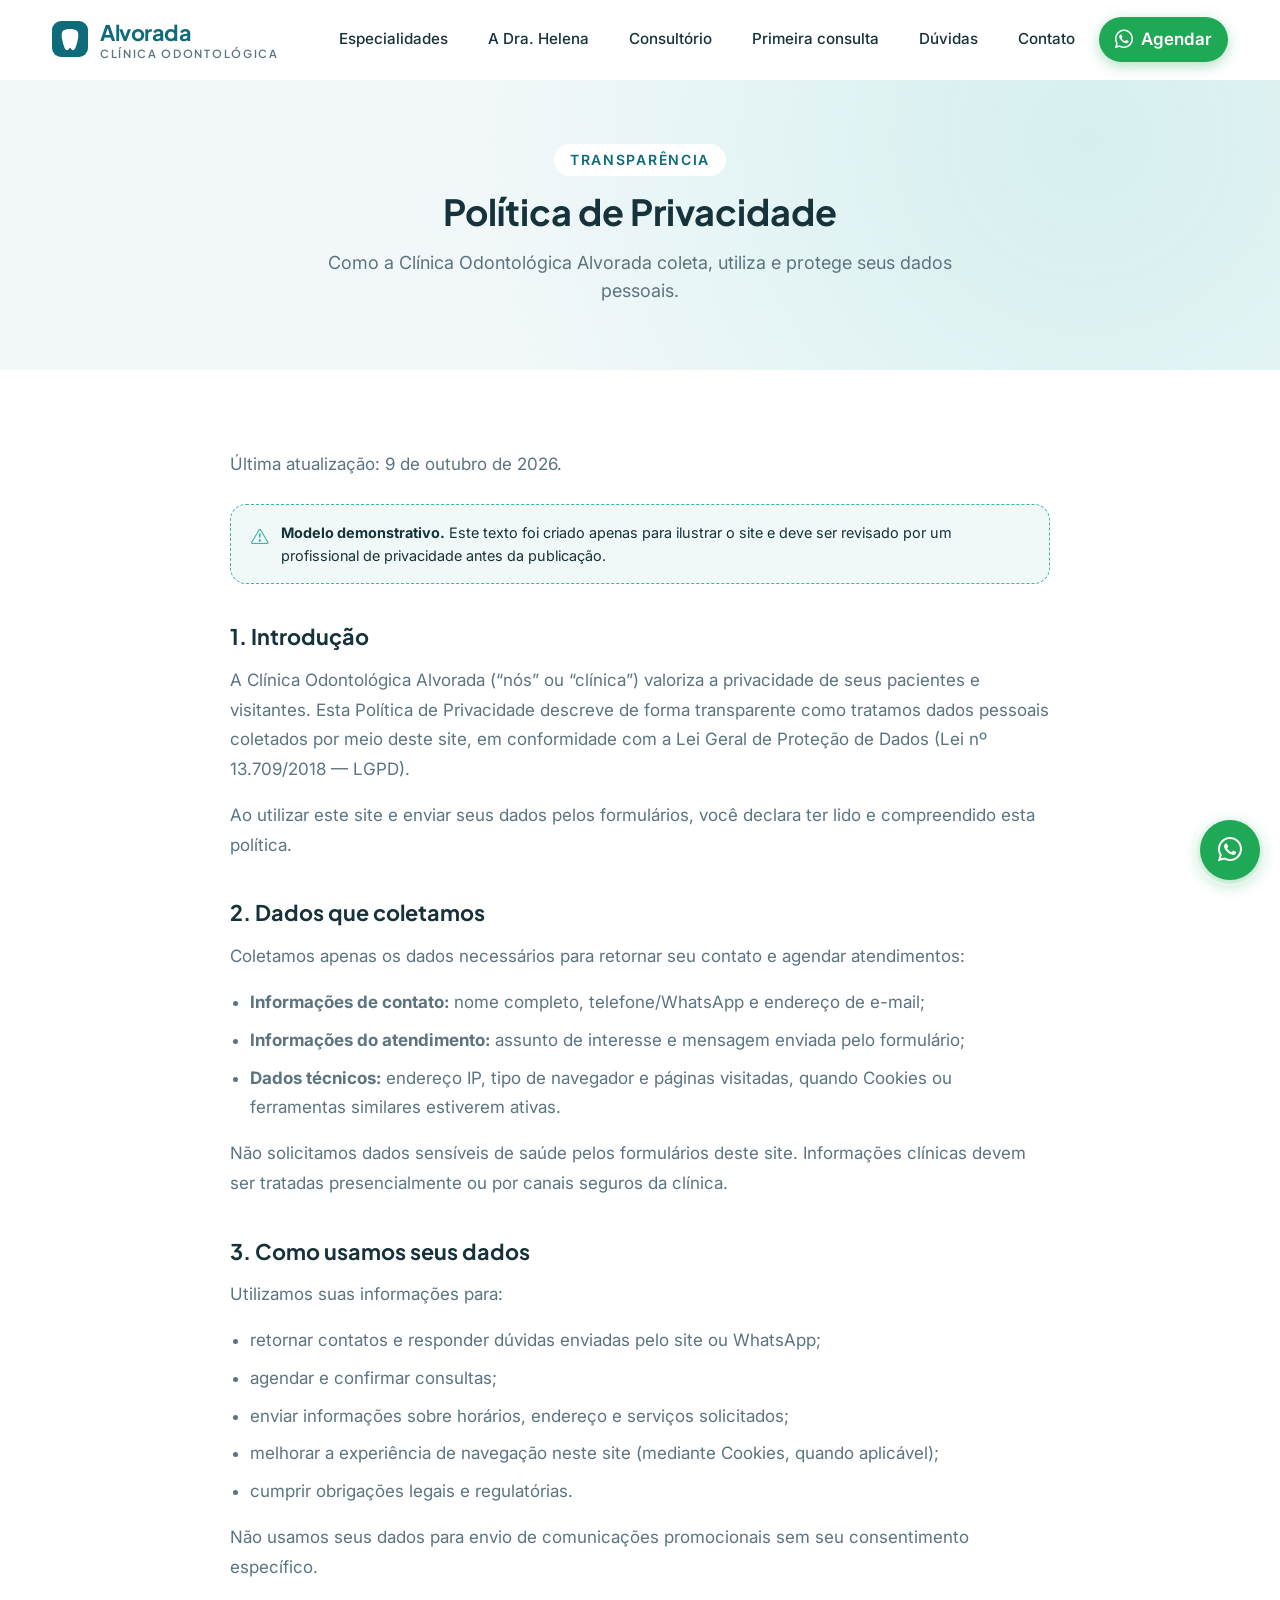
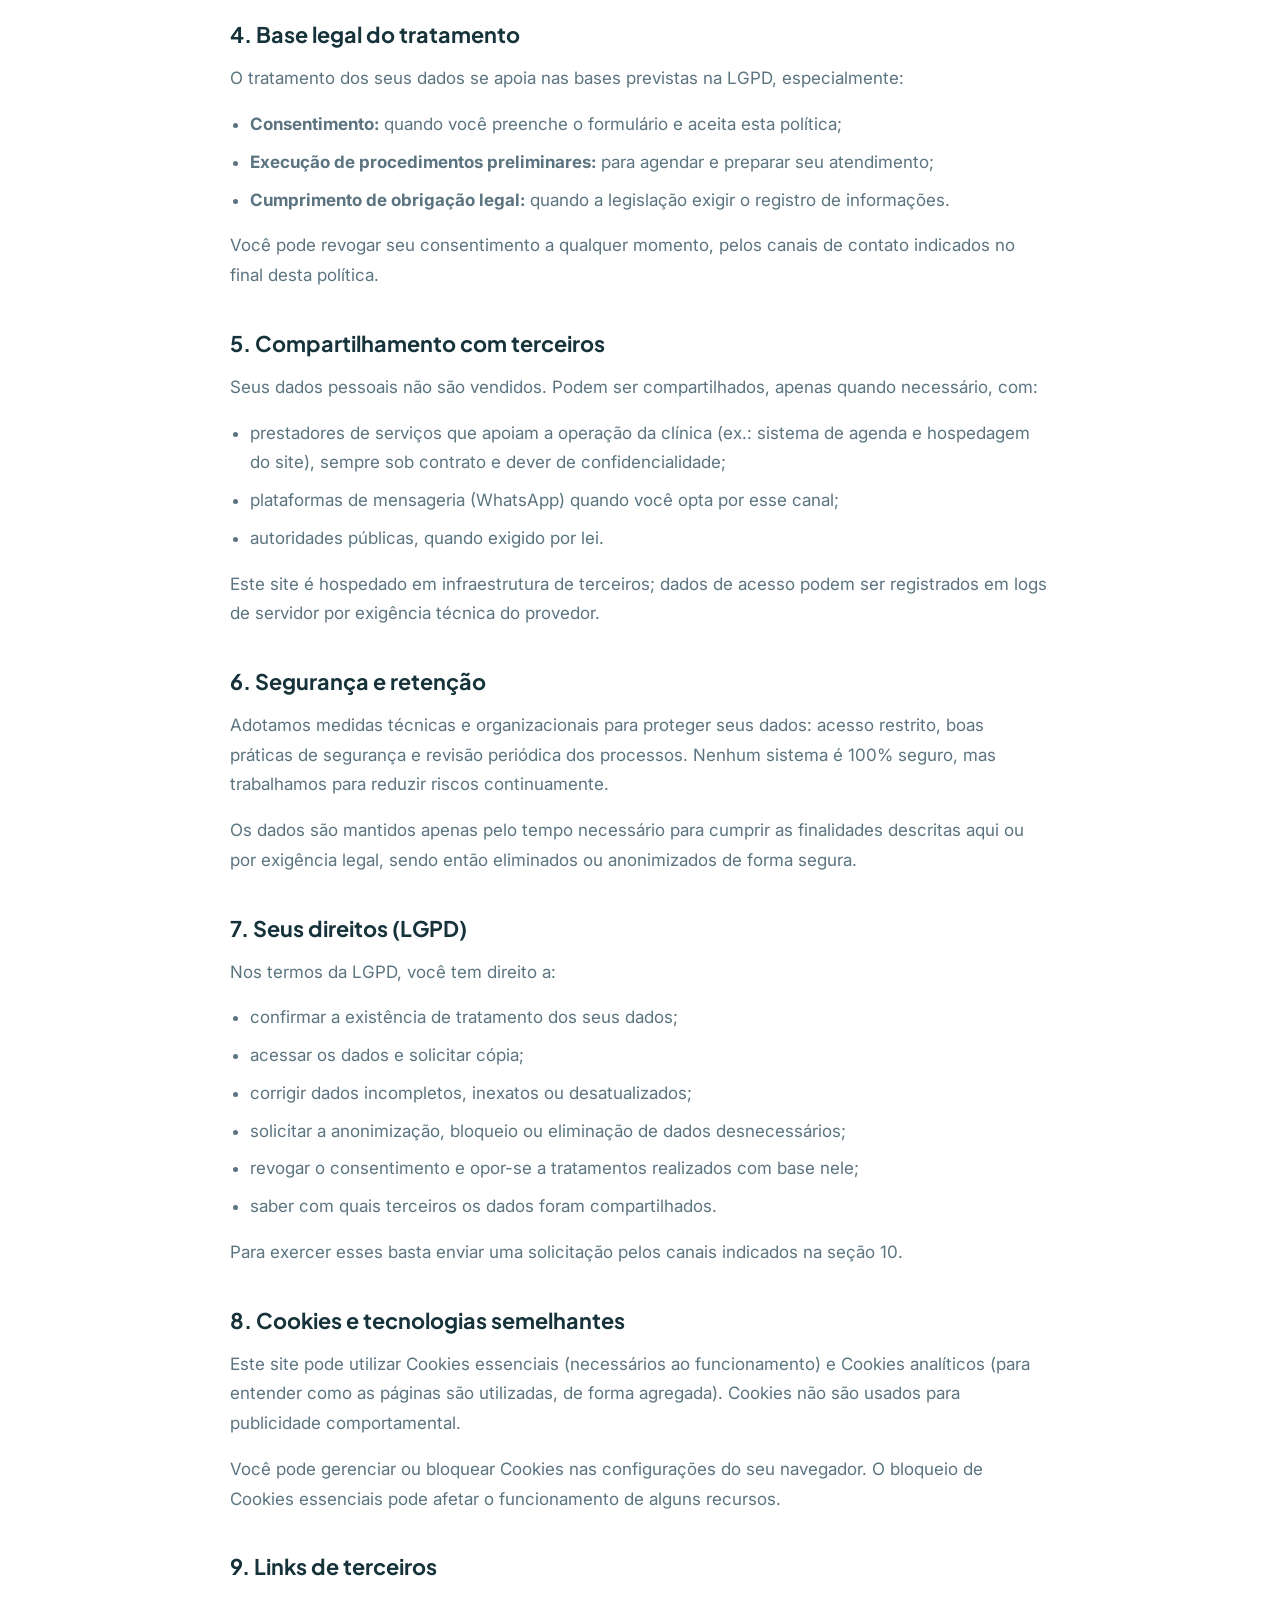
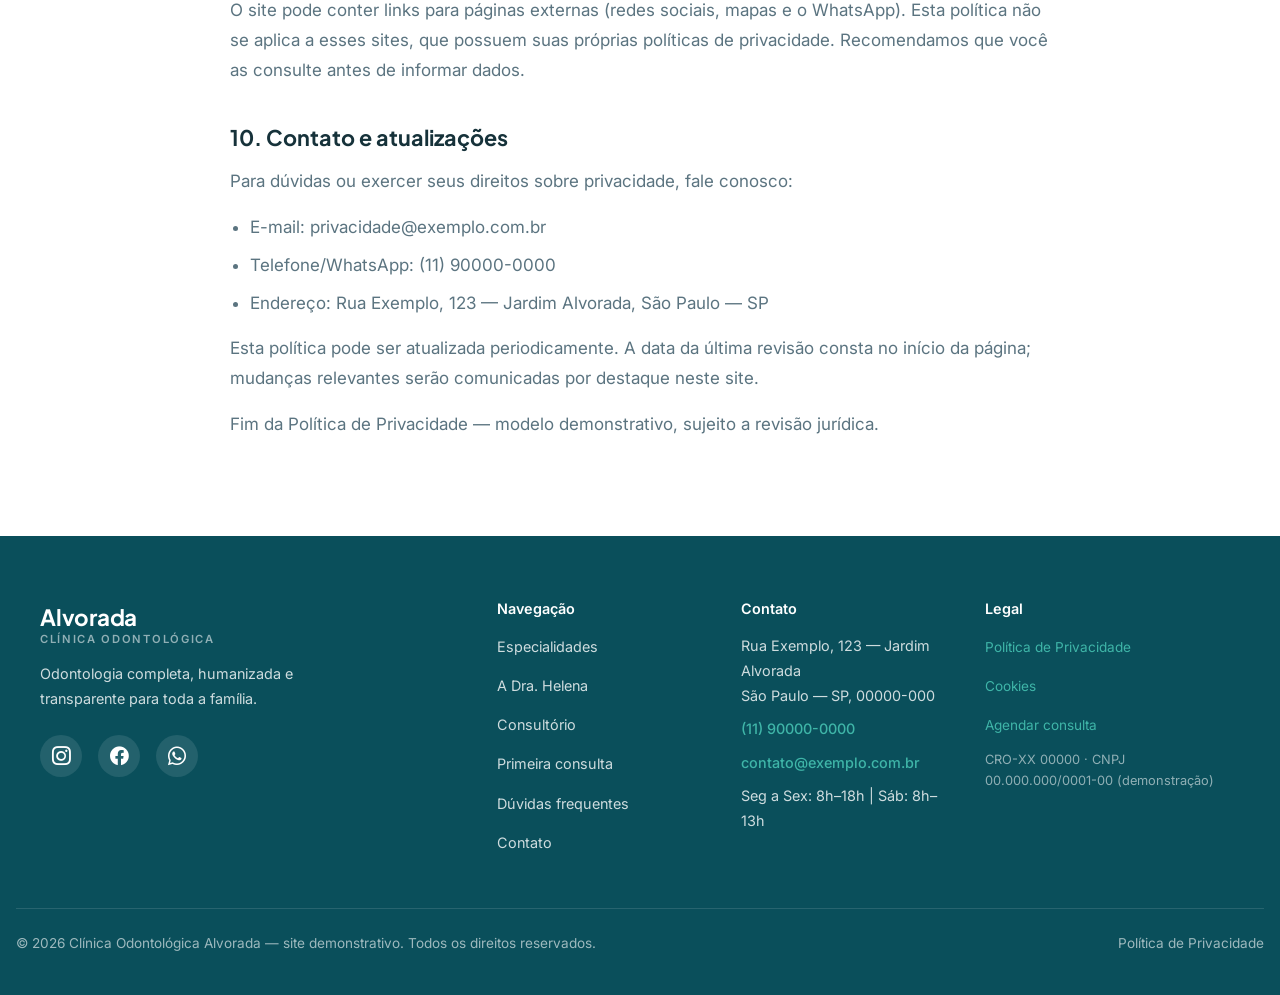
==== privacidade.html @ f6684de0 "starter commit" ====
<!DOCTYPE html>
<html lang="pt-BR">
<head>
  <meta charset="UTF-8">
  <meta name="viewport" content="width=device-width, initial-scale=1, viewport-fit=cover">
  <title>Política de Privacidade | Clínica Odontológica Alvorada</title>
  <meta name="description" content="Política de Privacidade da Clínica Odontológica Alvorada: como coletamos, usamos, protegemos e compartilhamos seus dados pessoais, conforme a LGPD.">
  <meta name="robots" content="index, follow">
  <meta name="author" content="Clínica Odontológica Alvorada">
  <meta name="theme-color" content="#0E6B7A">
  <link rel="canonical" href="https://www.exemplo.com.br/privacidade.html">

  <meta property="og:type" content="website">
  <meta property="og:locale" content="pt_BR">
  <meta property="og:site_name" content="Clínica Odontológica Alvorada">
  <meta property="og:title" content="Política de Privacidade | Clínica Odontológica Alvorada">
  <meta property="og:description" content="Saiba como a Clínica Alvorada trata seus dados pessoais, em conformidade com a LGPD.">
  <meta property="og:url" content="https://www.exemplo.com.br/privacidade.html">
  <meta property="og:image" content="https://www.exemplo.com.br/images/og-image.png">
  <meta name="twitter:card" content="summary_large_image">

  <link rel="icon" type="image/svg+xml" href="favicon/favicon.svg">
  <link rel="icon" type="image/png" sizes="32x32" href="favicon/favicon-32x32.png">
  <link rel="apple-touch-icon" sizes="180x180" href="favicon/apple-touch-icon.png">

  <link rel="preconnect" href="https://fonts.googleapis.com">
  <link rel="preconnect" href="https://fonts.gstatic.com" crossorigin>
  <link href="https://fonts.googleapis.com/css2?family=Inter:wght@400;500;600&family=Plus+Jakarta+Sans:wght@600;700&display=swap" rel="stylesheet">

  <link rel="stylesheet" href="https://cdn.jsdelivr.net/npm/bootstrap@5.3.3/dist/css/bootstrap.min.css" integrity="sha384-QWTKZyjpPEjISv5WaRU9OFeRpok6YctnYmDr5pNlyT2bRjXh0JMhjY6hW+ALEwIH" crossorigin="anonymous">
  <link rel="stylesheet" href="https://cdn.jsdelivr.net/npm/bootstrap-icons@1.11.3/font/bootstrap-icons.min.css" integrity="sha384-XGjxtQfXaH2tnPFa9x+ruJTuLE3Aa6LhHSWRr1XeTyhezb4abCG4ccI5AkVDxqC+" crossorigin="anonymous">

  <link rel="stylesheet" href="css/style.css">

  <script>document.documentElement.classList.add('js');</script>
</head>
<body>
  <a class="skip-link" href="#conteudo">Pular para o conteúdo</a>

  <!-- ============ CABEÇALHO ============ -->
  <header class="header">
    <div class="container section-wrapper">
      <a class="header-logo" href="index.html" aria-label="Clínica Odontológica Alvorada — início">
        <svg width="36" height="36" viewBox="0 0 64 64" aria-hidden="true" focusable="false">
          <rect width="64" height="64" rx="16" fill="#0E6B7A"></rect>
          <path fill="#FFFFFF" d="M20 17c4-4 20-4 24 0 4 4 3 12 1 20-2 8-4 14-7 15-3 1-4-4-6-4s-3 5-6 4c-3-1-5-7-7-15-2-8-3-16 1-20z"></path>
        </svg>
        <span class="logo-text">
          <span>Alvorada</span>
          <span class="logo-sub">Clínica Odontológica</span>
        </span>
      </a>

      <nav class="header-nav" id="menu-principal" aria-label="Menu principal">
        <a class="header-nav-link" href="index.html#especialidades">Especialidades</a>
        <a class="header-nav-link" href="index.html#profissional">A Dra. Helena</a>
        <a class="header-nav-link" href="index.html#consultorio">Consultório</a>
        <a class="header-nav-link" href="index.html#primeira-consulta">Primeira consulta</a>
        <a class="header-nav-link" href="index.html#faq">Dúvidas</a>
        <a class="header-nav-link" href="index.html#contato">Contato</a>
        <a class="header-cta" href="index.html#contato" data-whatsapp-message="Olá! Gostaria de agendar uma avaliação odontológica.">
          <i class="bi bi-whatsapp" aria-hidden="true"></i> Agendar
        </a>
      </nav>

      <button class="header-toggler" type="button" aria-expanded="false" aria-controls="menu-principal" aria-label="Abrir ou fechar o menu">
        <span class="header-toggler-bar"></span>
        <span class="header-toggler-bar"></span>
        <span class="header-toggler-bar"></span>
      </button>
    </div>
  </header>

  <main id="conteudo">

    <!-- ============ CABEÇALHO DA PÁGINA ============ -->
    <section class="page-hero">
      <span class="section-eyebrow">Transparência</span>
      <h1>Política de Privacidade</h1>
      <p>Como a Clínica Odontológica Alvorada coleta, utiliza e protege seus dados pessoais.</p>
    </section>

    <!-- ============ CONTEÚDO LEGAL ============ -->
    <section class="section">
      <div class="section-wrapper legal-content">
        <p class="legal-updated">Última atualização: 9 de outubro de 2026.</p>

        <div class="demo-banner">
          <i class="bi bi-exclamation-triangle" aria-hidden="true"></i>
          <span><strong>Modelo demonstrativo.</strong> Este texto foi criado apenas para ilustrar o site e deve ser revisado por um profissional de privacidade antes da publicação.</span>
        </div>

        <h2 id="introducao">1. Introdução</h2>
        <p>A Clínica Odontológica Alvorada (“nós” ou “clínica”) valoriza a privacidade de seus pacientes e visitantes. Esta Política de Privacidade descreve de forma transparente como tratamos dados pessoais coletados por meio deste site, em conformidade com a Lei Geral de Proteção de Dados (Lei nº 13.709/2018 — LGPD).</p>
        <p>Ao utilizar este site e enviar seus dados pelos formulários, você declara ter lido e compreendido esta política.</p>

        <h2 id="dados-coletados">2. Dados que coletamos</h2>
        <p>Coletamos apenas os dados necessários para retornar seu contato e agendar atendimentos:</p>
        <ul>
          <li><strong>Informações de contato:</strong> nome completo, telefone/WhatsApp e endereço de e-mail;</li>
          <li><strong>Informações do atendimento:</strong> assunto de interesse e mensagem enviada pelo formulário;</li>
          <li><strong>Dados técnicos:</strong> endereço IP, tipo de navegador e páginas visitadas, quando Cookies ou ferramentas similares estiverem ativas.</li>
        </ul>
        <p>Não solicitamos dados sensíveis de saúde pelos formulários deste site. Informações clínicas devem ser tratadas presencialmente ou por canais seguros da clínica.</p>

        <h2 id="uso-dados">3. Como usamos seus dados</h2>
        <p>Utilizamos suas informações para:</p>
        <ul>
          <li>retornar contatos e responder dúvidas enviadas pelo site ou WhatsApp;</li>
          <li>agendar e confirmar consultas;</li>
          <li>enviar informações sobre horários, endereço e serviços solicitados;</li>
          <li>melhorar a experiência de navegação neste site (mediante Cookies, quando aplicável);</li>
          <li>cumprir obrigações legais e regulatórias.</li>
        </ul>
        <p>Não usamos seus dados para envio de comunicações promocionais sem seu consentimento específico.</p>

        <h2 id="base-legal">4. Base legal do tratamento</h2>
        <p>O tratamento dos seus dados se apoia nas bases previstas na LGPD, especialmente:</p>
        <ul>
          <li><strong>Consentimento:</strong> quando você preenche o formulário e aceita esta política;</li>
          <li><strong>Execução de procedimentos preliminares:</strong> para agendar e preparar seu atendimento;</li>
          <li><strong>Cumprimento de obrigação legal:</strong> quando a legislação exigir o registro de informações.</li>
        </ul>
        <p>Você pode revogar seu consentimento a qualquer momento, pelos canais de contato indicados no final desta política.</p>

        <h2 id="compartilhamento">5. Compartilhamento com terceiros</h2>
        <p>Seus dados pessoais não são vendidos. Podem ser compartilhados, apenas quando necessário, com:</p>
        <ul>
          <li>prestadores de serviços que apoiam a operação da clínica (ex.: sistema de agenda e hospedagem do site), sempre sob contrato e dever de confidencialidade;</li>
          <li>plataformas de mensageria (WhatsApp) quando você opta por esse canal;</li>
          <li>autoridades públicas, quando exigido por lei.</li>
        </ul>
        <p>Este site é hospedado em infraestrutura de terceiros; dados de acesso podem ser registrados em logs de servidor por exigência técnica do provedor.</p>

        <h2 id="seguranca">6. Segurança e retenção</h2>
        <p>Adotamos medidas técnicas e organizacionais para proteger seus dados: acesso restrito, boas práticas de segurança e revisão periódica dos processos. Nenhum sistema é 100% seguro, mas trabalhamos para reduzir riscos continuamente.</p>
        <p>Os dados são mantidos apenas pelo tempo necessário para cumprir as finalidades descritas aqui ou por exigência legal, sendo então eliminados ou anonimizados de forma segura.</p>

        <h2 id="direitos">7. Seus direitos (LGPD)</h2>
        <p>Nos termos da LGPD, você tem direito a:</p>
        <ul>
          <li>confirmar a existência de tratamento dos seus dados;</li>
          <li>acessar os dados e solicitar cópia;</li>
          <li>corrigir dados incompletos, inexatos ou desatualizados;</li>
          <li>solicitar a anonimização, bloqueio ou eliminação de dados desnecessários;</li>
          <li>revogar o consentimento e opor-se a tratamentos realizados com base nele;</li>
          <li>saber com quais terceiros os dados foram compartilhados.</li>
        </ul>
        <p>Para exercer esses basta enviar uma solicitação pelos canais indicados na seção 10.</p>

        <h2 id="cookies">8. Cookies e tecnologias semelhantes</h2>
        <p>Este site pode utilizar Cookies essenciais (necessários ao funcionamento) e Cookies analíticos (para entender como as páginas são utilizadas, de forma agregada). Cookies não são usados para publicidade comportamental.</p>
        <p>Você pode gerenciar ou bloquear Cookies nas configurações do seu navegador. O bloqueio de Cookies essenciais pode afetar o funcionamento de alguns recursos.</p>

        <h2 id="links-terceiros">9. Links de terceiros</h2>
        <p>O site pode conter links para páginas externas (redes sociais, mapas e o WhatsApp). Esta política não se aplica a esses sites, que possuem suas próprias políticas de privacidade. Recomendamos que você as consulte antes de informar dados.</p>

        <h2 id="contato-privacidade">10. Contato e atualizações</h2>
        <p>Para dúvidas ou exercer seus direitos sobre privacidade, fale conosco:</p>
        <ul>
          <li>E-mail: <a href="mailto:privacidade@exemplo.com.br">privacidade@exemplo.com.br</a></li>
          <li>Telefone/WhatsApp: <a href="tel:+5511900000000">(11) 90000-0000</a></li>
          <li>Endereço: Rua Exemplo, 123 — Jardim Alvorada, São Paulo — SP</li>
        </ul>
        <p>Esta política pode ser atualizada periodicamente. A data da última revisão consta no início da página; mudanças relevantes serão comunicadas por destaque neste site.</p>

        <p class="legal-updated">Fim da Política de Privacidade — modelo demonstrativo, sujeito a revisão jurídica.</p>
      </div>
    </section>

  </main>

  <!-- ============ RODAPÉ ============ -->
  <footer class="footer">
    <div class="section-wrapper">
      <div class="footer-brand">
        <div class="logo">Alvorada</div>
        <div class="logo-sub">Clínica Odontológica</div>
        <p>Odontologia completa, humanizada e transparente para toda a família.</p>
        <div class="footer-social">
          <a href="https://www.instagram.com/exemplo" target="_blank" rel="noopener noreferrer" aria-label="Instagram da clínica (demonstração)">
            <i class="bi bi-instagram" aria-hidden="true"></i>
          </a>
          <a href="https://www.facebook.com/exemplo" target="_blank" rel="noopener noreferrer" aria-label="Facebook da clínica (demonstração)">
            <i class="bi bi-facebook" aria-hidden="true"></i>
          </a>
          <a href="index.html#contato" data-whatsapp-message="Olá! Gostaria de agendar uma avaliação odontológica." aria-label="Falar com a clínica pelo WhatsApp">
            <i class="bi bi-whatsapp" aria-hidden="true"></i>
          </a>
        </div>
      </div>

      <div class="footer-links">
        <h4>Navegação</h4>
        <ul>
          <li><a href="index.html#especialidades">Especialidades</a></li>
          <li><a href="index.html#profissional">A Dra. Helena</a></li>
          <li><a href="index.html#consultorio">Consultório</a></li>
          <li><a href="index.html#primeira-consulta">Primeira consulta</a></li>
          <li><a href="index.html#faq">Dúvidas frequentes</a></li>
          <li><a href="index.html#contato">Contato</a></li>
        </ul>
      </div>

      <div class="footer-contact">
        <h4>Contato</h4>
        <p>Rua Exemplo, 123 — Jardim Alvorada<br>São Paulo — SP, 00000-000</p>
        <p><a href="tel:+5511900000000">(11) 90000-0000</a></p>
        <p><a href="mailto:contato@exemplo.com.br">contato@exemplo.com.br</a></p>
        <p>Seg a Sex: 8h–18h | Sáb: 8h–13h</p>
      </div>

      <div class="footer-legal">
        <h4>Legal</h4>
        <ul class="footer-links">
          <li><a href="privacidade.html">Política de Privacidade</a></li>
          <li><a href="privacidade.html#cookies">Cookies</a></li>
          <li><a href="index.html#contato">Agendar consulta</a></li>
        </ul>
        <p class="footer-note">CRO-XX 00000 · CNPJ 00.000.000/0001-00 (demonstração)</p>
      </div>
    </div>

    <div class="footer-bottom">
      <p>© <span data-current-year>2026</span> Clínica Odontológica Alvorada — site demonstrativo. Todos os direitos reservados.</p>
      <p><a href="privacidade.html">Política de Privacidade</a></p>
    </div>
  </footer>

  <!-- ============ BOTÕES FLUTUANTES ============ -->
  <button class="back-to-top" type="button" aria-label="Voltar ao topo">
    <i class="bi bi-arrow-up" aria-hidden="true"></i>
  </button>

  <a class="fab-whatsapp" href="index.html" data-whatsapp-message="Olá! Gostaria de agendar uma avaliação odontológica." aria-label="Falar pelo WhatsApp">
    <span class="pulse-ring" aria-hidden="true"></span>
    <i class="bi bi-whatsapp" aria-hidden="true"></i>
  </a>

  <script src="https://cdn.jsdelivr.net/npm/bootstrap@5.3.3/dist/js/bootstrap.bundle.min.js" integrity="sha384-YvpcrYf0tY3lHB60NNkmXc5s9fDVZLESaAA55NDzOxhy9GkcIdslK1eN7N6jIeHz" crossorigin="anonymous"></script>
  <script src="js/script.js"></script>
</body>
</html>
---- css/style.css ----
/* ============================================================
   CLÍNICA ODONTOLÓGICA ALVORADA — style.css
   Arquivo único com todas as regras.
   ============================================================ */

/* ---------- 1. VARIÁVEIS CSS (paleta, tipografia, espaçamentos) ---------- */
:root {
  --color-primary: #0E6B7A;
  --color-primary-dark: #0A4F5B;
  --color-secondary: #3FB5A8;
  --color-accent: #7FD6CC;
  --color-bg: #FFFFFF;
  --color-surface: #F2F8FA;
  --color-text: #16323A;
  --color-muted: #5B7480;
  --color-border: #D9E7EC;
  --color-cta: #1FA855;
  --color-cta-hover: #178A45;
  --color-cta-light: #E6F4F5;
  --color-cta-bg: #0A4F5B;

  --radius-sm: 8px;
  --radius-md: 16px;
  --radius-lg: 24px;
  --radius-full: 999px;

  --shadow-sm: 0 4px 16px rgba(15, 76, 92, 0.06);
  --shadow-md: 0 8px 30px rgba(15, 76, 92, 0.08);
  --shadow-lg: 0 12px 40px rgba(15, 76, 92, 0.10);

  --space-1: 0.25rem;
  --space-2: 0.5rem;
  --space-3: 0.75rem;
  --space-4: 1rem;
  --space-5: 1.25rem;
  --space-6: 1.5rem;
  --space-7: 1.75rem;
  --space-8: 2rem;
  --space-9: 2.25rem;
  --space-10: 2.5rem;
  --space-12: 3rem;
  --space-14: 3.5rem;
  --space-16: 4rem;
  --space-20: 5rem;
  --space-24: 6rem;
  --space-28: 7rem;
  --space-32: 8rem;

  --font-heading: 'Plus Jakarta Sans', sans-serif;
  --font-body: 'Inter', sans-serif;

  --h1-size: clamp(2.1rem, 5.5vw, 3.25rem);
  --h2-size: clamp(1.75rem, 3.8vw, 2.25rem);
  --h3-size: 1.25rem;
  --body-size: 1.0625rem;
  --small-size: 0.875rem;
  --lead-size: 1.125rem;

  --leading-tight: 1.15;
  --leading-snug: 1.35;
  --leading-normal: 1.6;
  --leading-relaxed: 1.75;

  --header-height: 80px;
  --header-height-scrolled: 68px;

  --btn-padding: 0.85rem 1.75rem;
  --btn-icon-size: 1.25rem;

  --section-bg: var(--color-bg);
  --section-bg-alt: var(--color-surface);
}

/* ---------- 2. BASE / RESET ---------- */
*,
*::before,
*::after {
  box-sizing: border-box;
}

html {
  scroll-behavior: smooth;
  scroll-padding-top: 96px;
  -webkit-font-smoothing: antialiased;
  -moz-osx-font-smoothing: grayscale;
}

body {
  margin: 0;
  font-family: var(--font-body);
  font-size: var(--body-size);
  line-height: var(--leading-normal);
  color: var(--color-text);
  background: var(--color-bg);
  overflow-x: hidden;
}

img {
  display: block;
  max-width: 100%;
  height: auto;
}

a {
  text-decoration: none;
  color: inherit;
}

ul {
  list-style: none;
  margin: 0;
  padding: 0;
}

button {
  font-family: inherit;
  font-size: inherit;
  border: none;
  cursor: pointer;
  background: none;
}

.skip-link {
  position: absolute;
  top: -100%;
  left: var(--space-4);
  z-index: 10000;
  padding: var(--space-3) var(--space-5);
  background: var(--color-cta);
  color: #fff;
  border-radius: var(--radius-sm);
  font-weight: 600;
  transition: top 0.2s;
}

.skip-link:focus {
  top: var(--space-4);
  outline: 3px solid var(--color-accent);
  outline-offset: 2px;
}

:focus-visible {
  outline: 3px solid var(--color-primary);
  outline-offset: 3px;
  border-radius: 4px;
}

/* ---------- 3. HEADER ---------- */
.header {
  position: sticky;
  top: 0;
  z-index: 1040;
  height: var(--header-height);
  background: rgba(255, 255, 255, 0.9);
  backdrop-filter: blur(8px);
  border-bottom: 1px solid transparent;
  transition: height 0.35s ease, background 0.35s ease, border-color 0.35s ease, box-shadow 0.35s ease;
}

.header.scrolled {
  height: var(--header-height-scrolled);
  background: rgba(255, 255, 255, 0.96);
  border-bottom-color: var(--color-border);
  box-shadow: var(--shadow-sm);
}

.header .container {
  display: flex;
  align-items: center;
  height: 100%;
}

.header-logo {
  display: flex;
  align-items: center;
  gap: var(--space-3);
}

.header-logo svg {
  flex-shrink: 0;
}

.header-logo span {
  font-family: var(--font-heading);
  font-weight: 700;
  font-size: 1.35rem;
  color: var(--color-primary);
  letter-spacing: -0.02em;
}

.header-logo .logo-sub {
  font-size: 0.7rem;
  font-weight: 600;
  letter-spacing: 0.15em;
  text-transform: uppercase;
  color: var(--color-muted);
  margin-top: -0.3rem;
}

.header-nav {
  display: flex;
  align-items: center;
  gap: var(--space-2);
  margin-left: auto;
}

.header-nav-link {
  position: relative;
  padding: var(--space-2) var(--space-4);
  font-weight: 500;
  font-size: 0.95rem;
  color: var(--color-text);
  border-radius: var(--radius-sm);
  transition: color 0.2s;
}

.header-nav-link:hover,
.header-nav-link:focus-visible {
  color: var(--color-primary);
}

.header-nav-link.active {
  color: var(--color-primary);
  font-weight: 600;
}

.header-nav-link.active::after {
  content: '';
  position: absolute;
  bottom: 0;
  left: 50%;
  transform: translateX(-50%);
  width: 24px;
  height: 3px;
  border-radius: 3px;
  background: var(--color-secondary);
}

.header-cta {
  display: flex;
  align-items: center;
  gap: var(--space-2);
  padding: var(--space-2) var(--space-4);
  border-radius: var(--radius-full);
  font-weight: 600;
  color: #fff;
  background: var(--color-cta);
  box-shadow: 0 4px 14px rgba(31, 168, 85, 0.35);
  transition: transform 0.2s, box-shadow 0.2s;
}

/* ---------- 4. SEÇÕES GERAIS ---------- */
.section {
  padding: var(--space-20) var(--space-4);
  position: relative;
}

.section-alt {
  background: var(--color-surface);
}

.section-wrapper {
  max-width: 1200px;
  margin: 0 auto;
}

.section-heading {
  text-align: center;
  max-width: 780px;
  margin: 0 auto var(--space-6);
}

.section-eyebrow {
  display: inline-block;
  font-size: var(--small-size);
  font-weight: 600;
  letter-spacing: 0.12em;
  text-transform: uppercase;
  color: var(--color-primary);
  background: var(--color-cta-light);
  padding: 0.3rem var(--space-4);
  border-radius: var(--radius-full);
  margin-bottom: var(--space-3);
}

.section-title {
  font-family: var(--font-heading);
  font-size: var(--h2-size);
  font-weight: 700;
  line-height: var(--leading-snug);
  color: var(--color-text);
  margin: 0 0 var(--space-2);
}

.section-subtitle {
  font-size: var(--lead-size);
  line-height: var(--leading-relaxed);
  color: var(--color-muted);
  margin: 0;
  max-width: 60ch;
}

/* ---------- 5. HERO ---------- */
.hero {
  padding: var(--space-28) var(--space-4) var(--space-20);
  display: grid;
  grid-template-columns: 1fr 1fr;
  gap: var(--space-12);
  align-items: center;
}

.hero-badge {
  display: inline-flex;
  align-items: center;
  gap: var(--space-2);
  padding: 0.4rem var(--space-4);
  border-radius: var(--radius-full);
  background: var(--color-cta-light);
  color: var(--color-primary);
  font-weight: 600;
  font-size: 0.9rem;
  margin-bottom: var(--space-5);
}

.hero-badge svg {
  flex-shrink: 0;
}

.hero h1 {
  font-family: var(--font-heading);
  font-size: var(--h1-size);
  font-weight: 700;
  line-height: var(--leading-tight);
  color: var(--color-text);
  margin: 0 0 var(--space-4);
}

.hero p {
  font-size: var(--lead-size);
  line-height: var(--leading-relaxed);
  color: var(--color-muted);
  margin: 0 0 var(--space-6);
  max-width: 52ch;
}

.hero-buttons {
  display: flex;
  flex-wrap: wrap;
  gap: var(--space-4);
  margin-bottom: var(--space-6);
}

.hero-trust {
  display: flex;
  flex-wrap: wrap;
  gap: var(--space-4);
  padding: var(--space-4) var(--space-6);
  border-radius: var(--radius-md);
  background: rgba(255, 255, 255, 0.7);
  border: 1px solid var(--color-border);
}

.hero-trust-item {
  display: flex;
  align-items: center;
  gap: var(--space-2);
  font-size: 0.9rem;
  font-weight: 500;
  color: var(--color-text);
}

.hero-trust-item svg {
  color: var(--color-secondary);
  flex-shrink: 0;
}

.hero-image {
  position: relative;
  border-radius: var(--radius-lg);
  overflow: hidden;
  aspect-ratio: 4 / 5;
  max-width: 640px;
  width: 100%;
  box-shadow: var(--shadow-lg);
}

.hero-image::before {
  content: '';
  position: absolute;
  inset: 0;
  background: radial-gradient(circle at 75% 25%, rgba(127, 214, 204, 0.45), transparent 60%);
  pointer-events: none;
}

.hero-image::after {
  content: '';
  position: absolute;
  inset: 0;
  background: radial-gradient(circle at 90% 70%, rgba(127, 214, 204, 0.15), transparent 50%);
  pointer-events: none;
}

.hero-image img,
.hero-image .image-placeholder {
  position: absolute;
  inset: 0;
  width: 100%;
  height: 100%;
  object-fit: cover;
}

.hero-card-float {
  position: absolute;
  bottom: var(--space-6);
  left: var(--space-6);
  padding: var(--space-4) var(--space-5);
  border-radius: var(--radius-md);
  background: #fff;
  box-shadow: var(--shadow-md);
  display: flex;
  flex-direction: column;
  gap: 2px;
}

.hero-card-float .card-label {
  font-size: 0.7rem;
  font-weight: 600;
  letter-spacing: 0.06em;
  text-transform: uppercase;
  color: var(--color-muted);
}

.hero-card-float .card-detail {
  font-size: 1rem;
  font-weight: 600;
  color: var(--color-text);
}

/* ---------- 6. FAIXA DE CONFIANÇA ---------- */
.trust-bar {
  background: var(--color-surface);
  padding: var(--space-6) var(--space-4);
  margin-bottom: var(--space-6);
}

.trust-bar .section-wrapper {
  display: grid;
  grid-template-columns: repeat(4, 1fr);
  gap: var(--space-6);
  align-items: center;
}

.trust-bar-item {
  display: flex;
  align-items: center;
  gap: var(--space-3);
  font-size: 0.95rem;
  font-weight: 500;
  color: var(--color-text);
}

.trust-bar-item svg {
  color: var(--color-primary);
  flex-shrink: 0;
}


/* ---------- 8. ESPECIALIDADES ---------- */
.services-grid {
  display: grid;
  grid-template-columns: repeat(4, 1fr);
  gap: var(--space-6);
}

.service-card {
  background: #fff;
  border: 1px solid var(--color-border);
  border-radius: var(--radius-md);
  padding: var(--space-7);
  box-shadow: var(--shadow-sm);
  transition: transform 0.3s, box-shadow 0.3s;
  display: flex;
  flex-direction: column;
}

.service-card:hover {
  transform: translateY(-4px);
  box-shadow: var(--shadow-md);
}

.service-card-icon {
  width: 56px;
  height: 56px;
  border-radius: var(--radius-md);
  background: rgba(14, 107, 122, 0.08);
  color: var(--color-primary);
  display: flex;
  align-items: center;
  justify-content: center;
  margin-bottom: var(--space-5);
}

.service-card-icon svg {
  width: 26px;
  height: 26px;
}

.service-card h3 {
  font-size: var(--h3-size);
  font-weight: 600;
  margin: 0 0 var(--space-3);
  line-height: var(--leading-snug);
}

.service-card p {
  font-size: 0.95rem;
  line-height: var(--leading-relaxed);
  color: var(--color-muted);
  margin: 0 0 var(--space-5);
  flex-grow: 1;
}

.service-card-link {
  font-weight: 600;
  color: var(--color-primary);
  display: inline-flex;
  align-items: center;
  gap: var(--space-2);
  transition: gap 0.2s;
}

.service-card-link:hover {
  gap: var(--space-4);
}

.service-card-link svg {
  transition: transform 0.2s;
}

.service-card-link:hover svg {
  transform: translateX(4px);
}

/* ---------- 9. PROFISSIONAL ---------- */
.about-grid {
  display: grid;
  grid-template-columns: 1fr 1fr;
  gap: var(--space-10);
  align-items: center;
}

.about-image {
  position: relative;
  border-radius: var(--radius-lg);
  overflow: hidden;
  aspect-ratio: 4 / 5;
}

.about-image::before {
  content: '';
  position: absolute;
  inset: 0;
  background: radial-gradient(circle at 80% 70%, rgba(127, 214, 204, 0.25), transparent 55%);
  pointer-events: none;
}

.about-image img,
.about-image .image-placeholder {
  position: absolute;
  inset: 0;
  width: 100%;
  height: 100%;
  object-fit: cover;
}

.about-image-badge {
  position: absolute;
  bottom: var(--space-4);
  right: var(--space-4);
  padding: 0.4rem var(--space-4);
  border-radius: var(--radius-full);
  background: #fff;
  font-size: 0.7rem;
  font-weight: 600;
  letter-spacing: 0.05em;
  color: var(--color-muted);
  text-align: center;
}

.about-image-decoration {
  position: absolute;
  inset: 0;
  border-radius: var(--radius-lg);
  background: var(--color-accent);
  opacity: 0.12;
  clip-path: polygon(0 0, 100% 0, 100% 80%, 0 100%);
  pointer-events: none;
}

.about-text .lead {
  font-size: var(--lead-size);
  line-height: var(--leading-relaxed);
  color: var(--color-primary);
  margin-bottom: var(--space-6);
}

.about-text p {
  font-size: var(--body-size);
  line-height: var(--leading-relaxed);
  color: var(--color-muted);
  margin-bottom: var(--space-5);
}

.about-formation {
  margin-bottom: var(--space-6);
}

.about-formation-item {
  display: flex;
  gap: var(--space-3);
  padding: var(--space-3) var(--space-4);
  border-radius: var(--radius-md);
  background: #fff;
  border: 1px solid var(--color-border);
  margin-bottom: var(--space-3);
}

.about-formation-item svg {
  color: var(--color-secondary);
  flex-shrink: 0;
}

.about-formation-item span {
  font-weight: 500;
  color: var(--color-text);
}

.about-quote {
  padding: var(--space-7) var(--space-8);
  border-left: 4px solid var(--color-secondary);
  border-radius: 0 var(--radius-md) var(--radius-md) 0;
  background: var(--color-cta-light);
  margin: var(--space-6) 0;
}

.about-quote p {
  font-style: italic;
  font-size: var(--lead-size);
  line-height: var(--leading-relaxed);
  color: var(--color-text);
  margin: 0;
}

.about-quote cite {
  display: block;
  font-style: normal;
  font-weight: 600;
  margin-top: var(--space-3);
  color: var(--color-primary);
}

/* ---------- 11. GALERIA ---------- */
.gallery-grid {
  display: grid;
  grid-template-columns: repeat(3, 1fr);
  gap: var(--space-4);
}

.gallery-item {
  position: relative;
  border-radius: var(--radius-md);
  overflow: hidden;
  aspect-ratio: 4 / 3;
  background: var(--color-surface);
}

.gallery-item img,
.gallery-item .image-placeholder {
  position: absolute;
  inset: 0;
  width: 100%;
  height: 100%;
  object-fit: cover;
  transition: transform 0.5s ease;
}

.gallery-item:hover img,
.gallery-item:hover .image-placeholder {
  transform: scale(1.05);
}

.gallery-item-caption {
  position: absolute;
  bottom: 0;
  left: 0;
  right: 0;
  padding: var(--space-4);
  background: linear-gradient(transparent, rgba(10, 79, 91, 0.85));
  color: #fff;
  font-size: 0.85rem;
  font-weight: 500;
}

/* ---------- 12. PRIMEIRA CONSULTA (linha do tempo) ---------- */
.steps-grid {
  display: grid;
  grid-template-columns: repeat(4, 1fr);
  gap: var(--space-6);
  max-width: 1100px;
  margin: 0 auto;
}

.step-item {
  position: relative;
  padding: 0 0 var(--space-8);
}

.step-number {
  width: 48px;
  height: 48px;
  border-radius: 50%;
  background: var(--color-primary);
  color: #fff;
  font-family: var(--font-heading);
  font-weight: 700;
  font-size: 1.2rem;
  display: flex;
  align-items: center;
  justify-content: center;
  margin-bottom: var(--space-6);
}

.step-item:not(:last-child) {
  position: relative;
}

.step-item:not(:last-child)::after {
  content: '';
  position: absolute;
  top: 23px;
  left: calc(50% + 34px);
  width: calc(100% + var(--space-6) - 68px);
  height: 0;
  border-top: 2px dashed var(--color-border);
}

.step-item h3 {
  font-size: var(--h3-size);
  font-weight: 600;
  margin: 0 0 var(--space-3);
}

.step-item p {
  font-size: 0.95rem;
  line-height: var(--leading-relaxed);
  color: var(--color-muted);
  margin: 0;
}

.steps-complement {
  margin-top: var(--space-8);
  padding: var(--space-6);
  border-radius: var(--radius-md);
  background: var(--color-cta-light);
  border: 1px solid rgba(14, 107, 122, 0.2);
}

.steps-complement h3 {
  font-size: var(--h3-size);
  font-weight: 600;
  margin: 0 0 var(--space-4);
}

.steps-complement ul {
  display: grid;
  grid-template-columns: repeat(2, 1fr);
  gap: var(--space-4);
  padding: 0;
  margin: 0;
}

.steps-complement li {
  display: flex;
  gap: var(--space-3);
  align-items: flex-start;
  font-size: 0.95rem;
  color: var(--color-text);
}

.steps-complement li svg {
  color: var(--color-secondary);
  flex-shrink: 0;
  margin-top: 2px;
}

.transparency-note {
  margin-top: var(--space-6);
  padding: var(--space-5) var(--space-6);
  border-radius: var(--radius-md);
  background: var(--color-surface);
  border: 1px solid var(--color-border);
  font-size: 0.9rem;
  color: var(--color-muted);
}

/* ---------- 13. DEPOIMENTOS (demonstrativos) ---------- */
.testimonials-grid {
  display: grid;
  grid-template-columns: repeat(3, 1fr);
  gap: var(--space-6);
}

.testimonial-card {
  background: #fff;
  border: 1px solid var(--color-border);
  border-radius: var(--radius-md);
  padding: var(--space-7);
}

.testimonial-card-icon {
  width: 48px;
  height: 48px;
  border-radius: 50%;
  background: var(--color-cta-light);
  color: var(--color-secondary);
  display: flex;
  align-items: center;
  justify-content: center;
  margin-bottom: var(--space-4);
}

.testimonial-card-icon svg {
  width: 22px;
  height: 22px;
}

.testimonial-card h3 {
  font-size: var(--h3-size);
  font-weight: 600;
  margin: 0 0 var(--space-3);
}

/* ---------- 14. FAQ ---------- */
.faq-list {
  max-width: 820px;
  margin: 0 auto;
}

.faq-item {
  border-bottom: 1px solid var(--color-border);
}

.faq-item:not(:last-child) {
  padding-bottom: var(--space-5);
}

.faq-question {
  display: flex;
  align-items: center;
  justify-content: space-between;
  gap: var(--space-4);
  padding: var(--space-5);
  width: 100%;
  text-align: left;
}

.faq-question .faq-q-text,
.faq-question h3 {
  font-family: var(--font-heading);
  font-size: var(--h3-size);
  font-weight: 600;
  margin: 0;
  flex-grow: 1;
  line-height: var(--leading-snug);
  color: var(--color-text);
}

.faq-toggle {
  width: 40px;
  height: 40px;
  border-radius: 50%;
  background: var(--color-surface);
  color: var(--color-primary);
  display: flex;
  align-items: center;
  justify-content: center;
  flex-shrink: 0;
  transition: transform 0.3s;
}

.faq-item.open .faq-toggle {
  transform: rotate(45deg);
}

.faq-toggle svg {
  width: 18px;
  height: 18px;
}

html.js .faq-answer {
  max-height: 0;
  overflow: hidden;
  transition: max-height 0.35s ease;
}

html.js .faq-item.open .faq-answer {
  max-height: 480px;
}

html:not(.js) .faq-toggle {
  display: none;
}

.faq-answer p {
  font-size: 0.95rem;
  line-height: var(--leading-relaxed);
  color: var(--color-muted);
  margin: 0;
}

/* ---------- 15. CTA FINAL ---------- */
.cta-final {
  background: linear-gradient(135deg, #0A4F5B 0%, #0E6B7A 60%, #0E6B7A 100%);
  color: #fff;
  padding: var(--space-24) var(--space-4);
  position: relative;
  overflow: hidden;
}

.cta-final::before {
  content: '';
  position: absolute;
  inset: 0;
  background: radial-gradient(circle at 85% 15%, rgba(127, 214, 204, 0.2), transparent 50%);
}

.cta-final .section-wrapper {
  position: relative;
  z-index: 1;
  text-align: center;
}

.cta-final h2 {
  font-family: var(--font-heading);
  font-size: var(--h2-size);
  font-weight: 700;
  margin: 0 0 var(--space-5);
}

.cta-final p {
  font-size: var(--lead-size);
  opacity: 0.9;
  max-width: 56ch;
  margin: 0 auto var(--space-8);
}

.cta-buttons {
  display: flex;
  flex-wrap: wrap;
  gap: var(--space-4);
  justify-content: center;
}

/* ---------- 16. CONTATO ---------- */
.contact-grid {
  display: grid;
  grid-template-columns: 1fr 1fr;
  gap: var(--space-12);
}

.contact-info {
  display: flex;
  flex-direction: column;
  gap: var(--space-6);
}

.contact-info h3 {
  font-size: var(--h3-size);
  font-weight: 600;
  margin: 0 0 var(--space-4);
}

.contact-item {
  display: flex;
  gap: var(--space-4);
  align-items: flex-start;
}

.contact-item svg {
  color: var(--color-secondary);
  flex-shrink: 0;
  margin-top: 2px;
}

.contact-item .label {
  font-size: 0.75rem;
  font-weight: 600;
  letter-spacing: 0.08em;
  text-transform: uppercase;
  color: var(--color-muted);
  margin-bottom: 2px;
}

.contact-item p {
  font-size: var(--body-size);
  color: var(--color-text);
  margin: 0;
}

.contact-item a {
  color: var(--color-primary);
  font-weight: 500;
}

.contact-item a:hover {
  color: var(--color-primary-dark);
}

.map-container {
  border-radius: var(--radius-lg);
  overflow: hidden;
  box-shadow: var(--shadow-sm);
  min-height: 320px;
}

.map-container iframe {
  width: 100%;
  height: 100%;
  min-height: 320px;
  border: 0;
  display: block;
}

.contact-form {
  background: #fff;
  border: 1px solid var(--color-border);
  border-radius: var(--radius-lg);
  padding: var(--space-7);
  box-shadow: var(--shadow-sm);
}

.contact-form h3 {
  font-size: var(--h3-size);
  font-weight: 600;
  margin: 0 0 var(--space-5);
}

.form-group {
  margin-bottom: var(--space-5);
}

.form-group label {
  display: block;
  font-size: 0.85rem;
  font-weight: 600;
  color: var(--color-text);
  margin-bottom: 2px;
}

.form-group input,
.form-group select,
.form-group textarea {
  width: 100%;
  padding: var(--space-4);
  border: 1px solid var(--color-border);
  border-radius: var(--radius-sm);
  font-family: inherit;
  font-size: 1rem;
  color: var(--color-text);
  background: #fff;
  transition: border-color 0.2s, box-shadow 0.2s;
}

.form-group input:focus,
.form-group select:focus,
.form-group textarea:focus {
  outline: none;
  border-color: var(--color-primary);
  box-shadow: 0 0 0 3px rgba(14, 107, 122, 0.12);
}

/* ---------- 17. RODAPÉ ---------- */
.footer {
  background: var(--color-primary-dark);
  color: #fff;
  padding: var(--space-16) var(--space-4) var(--space-10);
}

.footer .section-wrapper {
  display: grid;
  grid-template-columns: 2fr 1fr 1fr 1.2fr;
  gap: var(--space-8);
  margin-bottom: var(--space-10);
}

.footer-brand .logo {
  font-family: var(--font-heading);
  font-weight: 700;
  font-size: 1.4rem;
  color: #fff;
  letter-spacing: -0.01em;
}

.footer-brand .logo-sub {
  font-size: 0.7rem;
  font-weight: 600;
  letter-spacing: 0.15em;
  text-transform: uppercase;
  color: rgba(255, 255, 255, 0.55);
  margin-top: -0.3rem;
}

.footer-brand p {
  font-size: 0.9rem;
  line-height: var(--leading-relaxed);
  opacity: 0.8;
  margin-top: var(--space-3);
  max-width: 32ch;
}

.footer h4 {
  font-size: 0.9rem;
  font-weight: 600;
  margin: 0 0 var(--space-4);
  color: #fff;
}

.footer-links li {
  margin-bottom: var(--space-3);
}

.footer-links a {
  font-size: 0.9rem;
  color: rgba(255, 255, 255, 0.8);
  transition: color 0.2s;
}

.footer-links a:hover {
  color: #fff;
}

.footer-contact p {
  font-size: 0.9rem;
  color: rgba(255, 255, 255, 0.8);
  line-height: var(--leading-relaxed);
  margin-bottom: var(--space-2);
}

.footer-contact a {
  color: var(--color-secondary);
  font-weight: 500;
}

.footer-social {
  display: flex;
  gap: var(--space-4);
  margin-top: var(--space-6);
}

.footer-social a {
  width: 42px;
  height: 42px;
  border-radius: 50%;
  background: rgba(255, 255, 255, 0.1);
  display: flex;
  align-items: center;
  justify-content: center;
  color: #fff;
  font-size: 1.1rem;
  transition: background 0.2s;
}

.footer-social a:hover {
  background: var(--color-secondary);
}

.footer-bottom {
  border-top: 1px solid rgba(255, 255, 255, 0.12);
  padding-top: var(--space-6);
  display: flex;
  flex-wrap: wrap;
  justify-content: space-between;
  align-items: center;
  gap: var(--space-4);
}

.footer-bottom p {
  font-size: 0.85rem;
  color: rgba(255, 255, 255, 0.6);
  margin: 0;
}

.footer-legal a {
  color: var(--color-secondary);
  font-size: 0.85rem;
}

.footer-legal .footer-note {
  font-size: 0.8rem;
  color: rgba(255, 255, 255, 0.55);
  margin-top: var(--space-3);
  line-height: var(--leading-normal);
}

/* ---------- 18. BOTÕES ---------- */
.btn-whatsapp {
  display: inline-flex;
  align-items: center;
  gap: var(--space-3);
  padding: var(--btn-padding);
  border-radius: var(--radius-full);
  font-weight: 600;
  font-size: 1rem;
  color: #fff;
  background: var(--color-cta);
  box-shadow: 0 4px 14px rgba(31, 168, 85, 0.35);
  transition: transform 0.2s, box-shadow 0.2s;
}

.btn-whatsapp:hover {
  transform: translateY(-2px);
  box-shadow: 0 6px 18px rgba(31, 168, 85, 0.45);
}

.btn-whatsapp svg {
  width: var(--btn-icon-size);
  height: var(--btn-icon-size);
  flex-shrink: 0;
}

.btn-outline-brand {
  display: inline-flex;
  align-items: center;
  gap: var(--space-3);
  padding: var(--btn-padding);
  border-radius: var(--radius-full);
  font-weight: 600;
  font-size: 1rem;
  color: var(--color-primary);
  border: 2px solid var(--color-primary);
  transition: background 0.2s, color 0.2s, transform 0.2s;
}

.btn-outline-brand:hover {
  background: var(--color-primary);
  color: #fff;
  transform: translateY(-2px);
}

.btn-outline-brand svg {
  width: var(--btn-icon-size);
  height: var(--btn-icon-size);
}

.link-arrow {
  display: inline-flex;
  align-items: center;
  gap: var(--space-2);
  font-weight: 600;
  color: var(--color-primary);
  transition: gap 0.2s;
}

.link-arrow:hover {
  gap: var(--space-4);
}

.link-arrow svg {
  transition: transform 0.2s;
}

.link-arrow:hover svg {
  transform: translateX(4px);
}

/* ---------- 19. BACK TO TOP ---------- */
.back-to-top {
  position: fixed;
  bottom: calc(96px + env(safe-area-inset-bottom, 0px));
  right: 20px;
  width: 52px;
  height: 52px;
  border-radius: 50%;
  background: var(--color-primary);
  color: #fff;
  border: none;
  display: flex;
  align-items: center;
  justify-content: center;
  z-index: 1030;
  box-shadow: var(--shadow-md);
  opacity: 0;
  visibility: hidden;
  transition: opacity 0.3s, visibility 0.3s, transform 0.3s;
}

.back-to-top:hover {
  background: var(--color-primary-dark);
  transform: translateX(-4px);
}

.back-to-top.visible {
  opacity: 1;
  visibility: visible;
}

/* ---------- 20. BOTÃO WHATSAPP FLUTUANTE ---------- */
.fab-whatsapp {
  position: fixed;
  bottom: calc(20px + env(safe-area-inset-bottom, 0px));
  right: calc(20px + env(safe-area-inset-right, 0px));
  width: 60px;
  height: 60px;
  border-radius: 50%;
  background: var(--color-cta);
  color: #fff;
  border: none;
  box-shadow: 0 4px 16px rgba(31, 168, 85, 0.4);
  display: flex;
  align-items: center;
  justify-content: center;
  z-index: 1030;
  cursor: pointer;
  transition: transform 0.3s, box-shadow 0.3s;
}

.fab-whatsapp:hover {
  transform: scale(1.06);
  box-shadow: 0 6px 20px rgba(31, 168, 85, 0.5);
}

.fab-whatsapp .pulse-ring {
  position: absolute;
  inset: -6px;
  border: 2px solid rgba(255, 255, 255, 0.4);
  border-radius: 50%;
  animation: pulse 2.4s ease-in-out infinite;
}

@keyframes pulse {
  0% { transform: scale(1); opacity: 0.6; }
  50% { transform: scale(1.35); opacity: 0; }
  100% { transform: scale(1); opacity: 0; }
}


/* ---------- 22. ANIMAÇÕES DE APARIÇÃO (reveal) ---------- */
html.js .reveal {
  opacity: 0;
  transform: translateY(24px);
  transition: opacity 0.7s ease-out, transform 0.7s ease-out;
}

html.js .reveal.visible {
  opacity: 1;
  transform: translateY(0);
}

.reveal.stagger-1 { transition-delay: 80ms; }
.reveal.stagger-2 { transition-delay: 160ms; }
.reveal.stagger-3 { transition-delay: 240ms; }
.reveal.stagger-4 { transition-delay: 320ms; }
.reveal.stagger-5 { transition-delay: 400ms; }
.reveal.stagger-6 { transition-delay: 480ms; }

/* ---------- 23. RESPONSIVO ---------- */
@media (max-width: 1024px) {
  .services-grid {
    grid-template-columns: repeat(2, 1fr);
  }

  .steps-grid {
    grid-template-columns: repeat(2, 1fr);
  }

  .steps-complement ul {
    grid-template-columns: 1fr;
  }

  .testimonials-grid {
    grid-template-columns: repeat(2, 1fr);
  }

  .footer .section-wrapper {
    grid-template-columns: 1.4fr 1fr 1fr;
  }

  .hero-image {
    aspect-ratio: 4 / 3;
    max-width: 520px;
  }
}

@media (max-width: 768px) {
  .section {
    padding: var(--space-16) var(--space-3);
  }

  .header-nav {
    display: none;
  }

  .header .container {
    justify-content: space-between;
  }

  .header-cta {
    display: none;
  }

  .header-toggler {
    display: flex;
  }

  .hero {
    grid-template-columns: 1fr;
    padding: var(--space-16) var(--space-3) var(--space-12);
    gap: var(--space-6);
  }

  .hero-image {
    aspect-ratio: 4 / 3;
    max-width: 100%;
  }

  .hero-card-float {
    left: var(--space-4);
    bottom: var(--space-4);
    padding: var(--space-3) var(--space-4);
  }

  .trust-bar .section-wrapper {
    justify-content: center;
  }

  .services-grid {
    grid-template-columns: repeat(2, 1fr);
  }

  .about-grid {
    grid-template-columns: 1fr;
  }

  .about-image {
    aspect-ratio: 4 / 5;
    max-width: 100%;
  }

  .differentials-grid {
    grid-template-columns: repeat(2, 1fr);
  }

  .gallery-grid {
    grid-template-columns: repeat(2, 1fr);
  }

  .steps-grid {
    grid-template-columns: 1fr;
  }

  .step-item:not(:last-child)::after {
    top: 56px;
    left: 23px;
    width: 0;
    height: calc(100% - 56px);
    border-top: none;
    border-left: 2px dashed var(--color-border);
  }

  .testimonials-grid {
    grid-template-columns: 1fr;
  }

  .contact-grid {
    grid-template-columns: 1fr;
  }

  .footer .section-wrapper {
    grid-template-columns: 1fr 1fr;
  }

  .footer .section-wrapper .footer-brand,
  .footer .section-wrapper .footer-links,
  .footer .section-wrapper .footer-contact,
  .footer .section-wrapper .footer-legal {
    display: flex;
    flex-direction: column;
  }

  .footer-bottom {
    flex-direction: column;
    text-align: center;
  }
}

@media (max-width: 480px) {
  .section {
    padding: var(--space-12) var(--space-2);
  }

  .services-grid {
    grid-template-columns: 1fr;
  }

  .steps-grid {
    grid-template-columns: 1fr;
  }

  .hero h1 {
    font-size: 1.9rem;
  }

  .hero-trust {
    flex-direction: column;
  }

  .fab-whatsapp {
    width: 54px;
    height: 54px;
    bottom: calc(16px + env(safe-area-inset-bottom, 0px));
    right: calc(16px + env(safe-area-inset-right, 0px));
  }

  .back-to-top {
    width: 44px;
    height: 44px;
    bottom: calc(84px + env(safe-area-inset-bottom, 0px));
    right: 12px;
  }

  .footer .section-wrapper {
    grid-template-columns: 1fr;
  }
}

/* ---------- 24. UTILITÁRIOS / A11Y EXTRA ---------- */
.sr-only {
  position: absolute;
  width: 1px;
  height: 1px;
  padding: 0;
  margin: -1px;
  overflow: hidden;
  clip: rect(0, 0, 0, 0);
  white-space: nowrap;
  border: 0;
}

.text-muted {
  color: var(--color-muted) !important;
}

.text-primary {
  color: var(--color-primary) !important;
}

/* ---------- 25. IMAGEM PLACEHOLDER BASE ---------- */
.image-placeholder {
  display: flex;
  align-items: center;
  justify-content: center;
  background: var(--color-surface);
  color: var(--color-muted);
  font-size: 0.85rem;
  font-weight: 500;
}

.fab-whatsapp svg {
  width: 26px;
  height: 26px;
  position: relative;
  z-index: 1;
}

/* ---------- 21. MODAL DA GALERIA ---------- */
.modal {
  z-index: 1100;
}

.modal-dialog {
  border-radius: var(--radius-lg);
  box-shadow: var(--shadow-lg);
}

.modal-body {
  padding: var(--space-6);
  text-align: center;
}

.modal-body img {
  max-width: 100%;
  border-radius: var(--radius-md);
  box-shadow: var(--shadow-md);
}

.modal-body .modal-caption {
  margin-top: var(--space-4);
  font-size: 0.9rem;
  color: var(--color-muted);
}

.modal-body .btn-close {
  position: absolute;
  top: var(--space-4);
  right: var(--space-4);
  z-index: 10;
  color: var(--color-text);
}

.form-group textarea {
  min-height: 120px;
  resize: vertical;
}

.form-row {
  display: grid;
  grid-template-columns: 1fr 1fr;
  gap: var(--space-4);
}

.form-note {
  font-size: 0.8rem;
  color: var(--color-muted);
  margin-top: var(--space-3);
}

.form-check {
  display: flex;
  align-items: flex-start;
  gap: var(--space-3);
  font-size: 0.9rem;
  color: var(--color-muted);
  margin-top: var(--space-5);
}

.form-check input[type="checkbox"] {
  width: 18px;
  height: 18px;
  margin-top: 2px;
  border-radius: 4px;
  border: 2px solid var(--color-border);
  accent-color: var(--color-primary);
}

.form-check a {
  color: var(--color-primary);
}

.testimonial-card p {
  font-style: italic;
  font-size: 0.95rem;
  line-height: var(--leading-relaxed);
  color: var(--color-text);
  margin: 0 0 var(--space-4);
}

.testimonial-card .example-mark {
  display: inline-flex;
  align-items: center;
  gap: var(--space-2);
  font-size: 0.7rem;
  font-weight: 600;
  letter-spacing: 0.06em;
  text-transform: uppercase;
  color: var(--color-muted);
  background: var(--color-surface);
  padding: 0.2rem var(--space-3);
  border-radius: var(--radius-full);
}

.about-cta {
  display: flex;
  flex-wrap: wrap;
  gap: var(--space-4);
  justify-content: center;
}

/* ---------- 10. DIFERENCIAIS ---------- */
.differentials-grid {
  display: grid;
  grid-template-columns: repeat(3, 1fr);
  gap: var(--space-6);
}

.differential-card {
  padding: var(--space-6);
  border-radius: var(--radius-md);
  background: var(--color-bg);
  border: 1px solid var(--color-border);
  transition: box-shadow 0.3s;
}

.differential-card:hover {
  box-shadow: var(--shadow-sm);
}

.differential-icon {
  width: 56px;
  height: 56px;
  border-radius: 50%;
  background: var(--color-surface);
  color: var(--color-primary);
  display: flex;
  align-items: center;
  justify-content: center;
  margin-bottom: var(--space-5);
}

.differential-icon svg {
  width: 24px;
  height: 24px;
}

.differential-card h3 {
  font-size: var(--h3-size);
  font-weight: 600;
  margin: 0 0 var(--space-2);
}

.differential-card p {
  font-size: 0.95rem;
  line-height: var(--leading-relaxed);
  color: var(--color-muted);
  margin: 0;
}

/* ---------- 7. FANAS E SEPARAÇÕES GERAIS ---------- */
.banner-light {
  background: var(--color-surface);
}


.header-cta:hover {
  transform: translateY(-1px);
  box-shadow: 0 6px 18px rgba(31, 168, 85, 0.45);
}

.header-cta svg {
  flex-shrink: 0;
}

.header-toggler {
  display: none;
  flex-direction: column;
  justify-content: center;
  gap: 5px;
  padding: var(--space-2);
  border-radius: var(--radius-sm);
  background: var(--color-surface);
}

.header-toggler-bar {
  display: block;
  width: 22px;
  height: 2.5px;
  border-radius: 4px;
  background: var(--color-text);
  transition: transform 0.3s, opacity 0.3s;
}

.header-toggler.active .header-toggler-bar:nth-child(1) {
  transform: translateY(7.5px) rotate(45deg);
}

.header-toggler.active .header-toggler-bar:nth-child(2) {
  opacity: 0;
}

.header-toggler.active .header-toggler-bar:nth-child(3) {
  transform: translateY(-7.5px) rotate(-45deg);
}

/* ---------- 26. ÍCONES BOOTSTRAP ICONS (CDN) — tamanhos por contexto ---------- */
.header-cta .bi { font-size: 1.15rem; }
.hero-badge .bi { font-size: 1rem; color: var(--color-primary); }
.hero-trust-item .bi { font-size: 1.1rem; }
.hero-card-float .bi { font-size: 1.5rem; color: var(--color-cta); }
.trust-bar-item .bi { font-size: 1.35rem; }
.service-card-icon .bi { font-size: 1.6rem; }
.service-card-link .bi { font-size: 1rem; }
.about-formation-item .bi { font-size: 1.1rem; color: var(--color-secondary); margin-top: 3px; }
.differential-icon .bi { font-size: 1.5rem; }
.steps-complement li .bi { font-size: 1.1rem; color: var(--color-secondary); }
.testimonial-card-icon .bi { font-size: 1.4rem; }
.faq-toggle .bi { font-size: 1.1rem; }
.contact-item .bi { font-size: 1.35rem; color: var(--color-secondary); }
.btn-whatsapp .bi,
.btn-outline-brand .bi { font-size: var(--btn-icon-size); }
.link-arrow .bi { font-size: 1rem; }
.back-to-top .bi,
.fab-whatsapp .bi { font-size: 1.5rem; }
.footer-social .bi { font-size: 1.15rem; }
.demo-banner .bi,
.demo-note .bi { font-size: 1.1rem; color: var(--color-secondary); flex-shrink: 0; margin-top: 2px; }

/* ---------- 27. SELOS E AVISOS DEMONSTRATIVOS ---------- */
.badge-demo {
  display: inline-block;
  font-size: 0.7rem;
  font-weight: 600;
  letter-spacing: 0.06em;
  text-transform: uppercase;
  color: var(--color-primary);
  background: var(--color-cta-light);
  border: 1px solid rgba(14, 107, 122, 0.25);
  padding: 0.25rem var(--space-3);
  border-radius: var(--radius-full);
}

.demo-banner {
  display: flex;
  gap: var(--space-3);
  align-items: flex-start;
  max-width: 820px;
  margin: var(--space-6) auto 0;
  padding: var(--space-4) var(--space-5);
  border: 1px dashed var(--color-secondary);
  border-radius: var(--radius-md);
  background: rgba(63, 181, 168, 0.08);
  font-size: 0.9rem;
  line-height: var(--leading-normal);
  color: var(--color-text);
  text-align: left;
}

.demo-note {
  display: flex;
  gap: var(--space-3);
  align-items: flex-start;
  margin-top: var(--space-6);
  padding: var(--space-3) var(--space-4);
  border: 1px dashed var(--color-border);
  border-radius: var(--radius-sm);
  background: var(--color-surface);
  font-size: 0.85rem;
  line-height: var(--leading-normal);
  color: var(--color-muted);
}

.caption-note {
  margin-top: var(--space-5);
  font-size: 0.85rem;
  color: var(--color-muted);
  text-align: center;
}

/* ---------- 28. CTA FINAL — BOTÃO SECUNDÁRIO CLARO ---------- */
.cta-final .btn-outline-brand {
  color: #fff;
  border-color: rgba(255, 255, 255, 0.8);
}

.cta-final .btn-outline-brand:hover {
  background: #fff;
  color: var(--color-primary-dark);
  border-color: #fff;
}

/* ---------- 29. FORMULÁRIO — ERROS E NOTAS ---------- */
.field-error {
  display: none;
  font-size: 0.85rem;
  font-weight: 500;
  color: #B42318;
  margin-top: 4px;
}

.form-group.has-error .field-error {
  display: block;
}

.form-group.has-error input,
.form-group.has-error select,
.form-group.has-error textarea {
  border-color: #B42318;
}

.form-success {
  display: none;
  margin-top: var(--space-4);
  padding: var(--space-3) var(--space-4);
  border-radius: var(--radius-sm);
  background: rgba(31, 168, 85, 0.1);
  color: #14713d;
  font-size: 0.9rem;
  font-weight: 500;
}

.form-success.visible {
  display: block;
}

.contact-form-wrap {
  max-width: 760px;
  margin: var(--space-12) auto 0;
}

.form-summary {
  display: none;
  margin-bottom: var(--space-5);
  padding: var(--space-3) var(--space-4);
  border-radius: var(--radius-sm);
  background: rgba(180, 35, 24, 0.08);
  border: 1px solid rgba(180, 35, 24, 0.35);
  color: #B42318;
  font-size: 0.9rem;
  font-weight: 500;
}

.form-summary.visible {
  display: block;
}

.header-logo .logo-text span {
  display: block;
}

/* ---------- 30. SOBRE / DECORAÇÃO DA FOTO ---------- */
.about-figure {
  position: relative;
}

.about-figure .about-image-decoration {
  position: absolute;
  top: -14px;
  right: -14px;
  width: 45%;
  aspect-ratio: 1;
  border-radius: 30% 70% 62% 38% / 45% 40% 60% 55%;
  background: var(--color-accent);
  opacity: 0.3;
}

.about-figure .about-image {
  position: relative;
  z-index: 1;
}

.about-text .about-cta {
  justify-content: flex-start;
  margin-top: var(--space-6);
}

/* ---------- 31. GALERIA — ITEM EM DESTAQUE E BOTÃO ---------- */
.gallery-item {
  padding: 0;
  border: 0;
  width: 100%;
  cursor: zoom-in;
}

.gallery-item--wide {
  grid-column: span 2;
  aspect-ratio: 16 / 10;
}

/* ---------- 32. FAQ — CTA FINAL DA SEÇÃO ---------- */
.faq-cta {
  max-width: 820px;
  margin: var(--space-8) auto 0;
  padding: var(--space-6);
  border-radius: var(--radius-md);
  background: var(--color-surface);
  border: 1px solid var(--color-border);
  text-align: center;
}

.faq-cta p {
  margin: 0 0 var(--space-4);
  font-weight: 500;
  color: var(--color-text);
}

/* ---------- 33. PÁGINAS LEGAIS (privacidade.html) ---------- */
.page-hero {
  position: relative;
  padding: var(--space-16) var(--space-4) var(--space-16);
  background:
    radial-gradient(circle at 85% 20%, rgba(127, 214, 204, 0.25), transparent 55%),
    var(--color-surface);
  text-align: center;
}

.page-hero .section-eyebrow {
  background: #fff;
}

.page-hero h1 {
  font-family: var(--font-heading);
  font-size: var(--h2-size);
  font-weight: 700;
  line-height: var(--leading-snug);
  color: var(--color-text);
  margin: 0 0 var(--space-3);
}

.page-hero p {
  font-size: var(--lead-size);
  color: var(--color-muted);
  max-width: 60ch;
  margin: 0 auto;
}

.legal-content {
  max-width: 820px;
  margin: 0 auto;
}

.legal-content h2 {
  font-family: var(--font-heading);
  font-size: 1.35rem;
  font-weight: 700;
  color: var(--color-text);
  margin: var(--space-10) 0 var(--space-4);
}

.legal-content h3 {
  font-family: var(--font-heading);
  font-size: 1.1rem;
  font-weight: 600;
  color: var(--color-text);
  margin: var(--space-6) 0 var(--space-3);
}

.legal-content p,
.legal-content li {
  font-size: var(--body-size);
  line-height: var(--leading-relaxed);
  color: var(--color-muted);
}

.legal-content ul {
  list-style: disc;
  padding-left: 1.25rem;
  margin-bottom: var(--space-4);
}

.legal-content li {
  margin-bottom: var(--space-2);
}

.legal-updated {
  font-size: 0.85rem;
  color: var(--color-muted);
}

/* ---------- 34. RESPONSIVO ADICIONAL ---------- */
@media (max-width: 1199.98px) {
  .header-nav-link {
    padding: var(--space-2) var(--space-3);
    font-size: 0.9rem;
  }
}

@media (max-width: 768px) {
  /* Painel do menu mobile */
  .header-nav {
    display: none;
    position: absolute;
    top: 100%;
    left: 0;
    right: 0;
    flex-direction: column;
    align-items: stretch;
    gap: 0;
    margin-left: 0;
    padding: var(--space-3) var(--space-4) var(--space-5);
    background: #fff;
    border-bottom: 1px solid var(--color-border);
    box-shadow: var(--shadow-md);
    max-height: calc(100dvh - var(--header-height));
    overflow-y: auto;
  }

  .header-nav.show {
    display: flex;
  }

  .header-nav .header-nav-link {
    display: flex;
    align-items: center;
    min-height: 48px;
    padding: var(--space-3) var(--space-4);
    font-size: 1rem;
    border-radius: var(--radius-sm);
  }

  .header-nav .header-nav-link.active::after {
    display: none;
  }

  .header-nav .header-cta {
    display: inline-flex;
    justify-content: center;
    width: 100%;
    min-height: 48px;
    margin-top: var(--space-4);
  }

  /* Faixa de confiança: 2 colunas */
  .trust-bar .section-wrapper {
    grid-template-columns: repeat(2, 1fr);
    gap: var(--space-4);
  }

  .trust-bar-item {
    align-items: flex-start;
  }

  /* Hero: botões em largura total */
  .hero-buttons {
    flex-direction: column;
    align-items: stretch;
  }

  .hero-buttons .btn-whatsapp,
  .hero-buttons .btn-outline-brand {
    justify-content: center;
    width: 100%;
    min-height: 48px;
  }

  /* Altura mínima de toque nos botões principais */
  .btn-whatsapp,
  .btn-outline-brand,
  .header-cta {
    min-height: 48px;
  }

  .gallery-item--wide {
    grid-column: span 2;
    aspect-ratio: 4 / 3;
  }

  .contact-form-wrap {
    margin-top: var(--space-10);
  }
}

@media (max-width: 480px) {
  .trust-bar .section-wrapper {
    grid-template-columns: 1fr;
  }

  .hero-card-float {
    max-width: calc(100% - var(--space-8));
  }
}

/* ---------- 35. PREFERS-REDUCED-MOTION ---------- */
@media (prefers-reduced-motion: reduce) {
  html {
    scroll-behavior: auto;
  }

  *,
  *::before,
  *::after {
    animation-duration: 0.01ms !important;
    animation-iteration-count: 1 !important;
    transition-duration: 0.01ms !important;
    scroll-behavior: auto !important;
  }

  html.js .reveal {
    opacity: 1 !important;
    transform: none !important;
  }

  .fab-whatsapp .pulse-ring {
    animation: none !important;
    opacity: 0;
  }
}
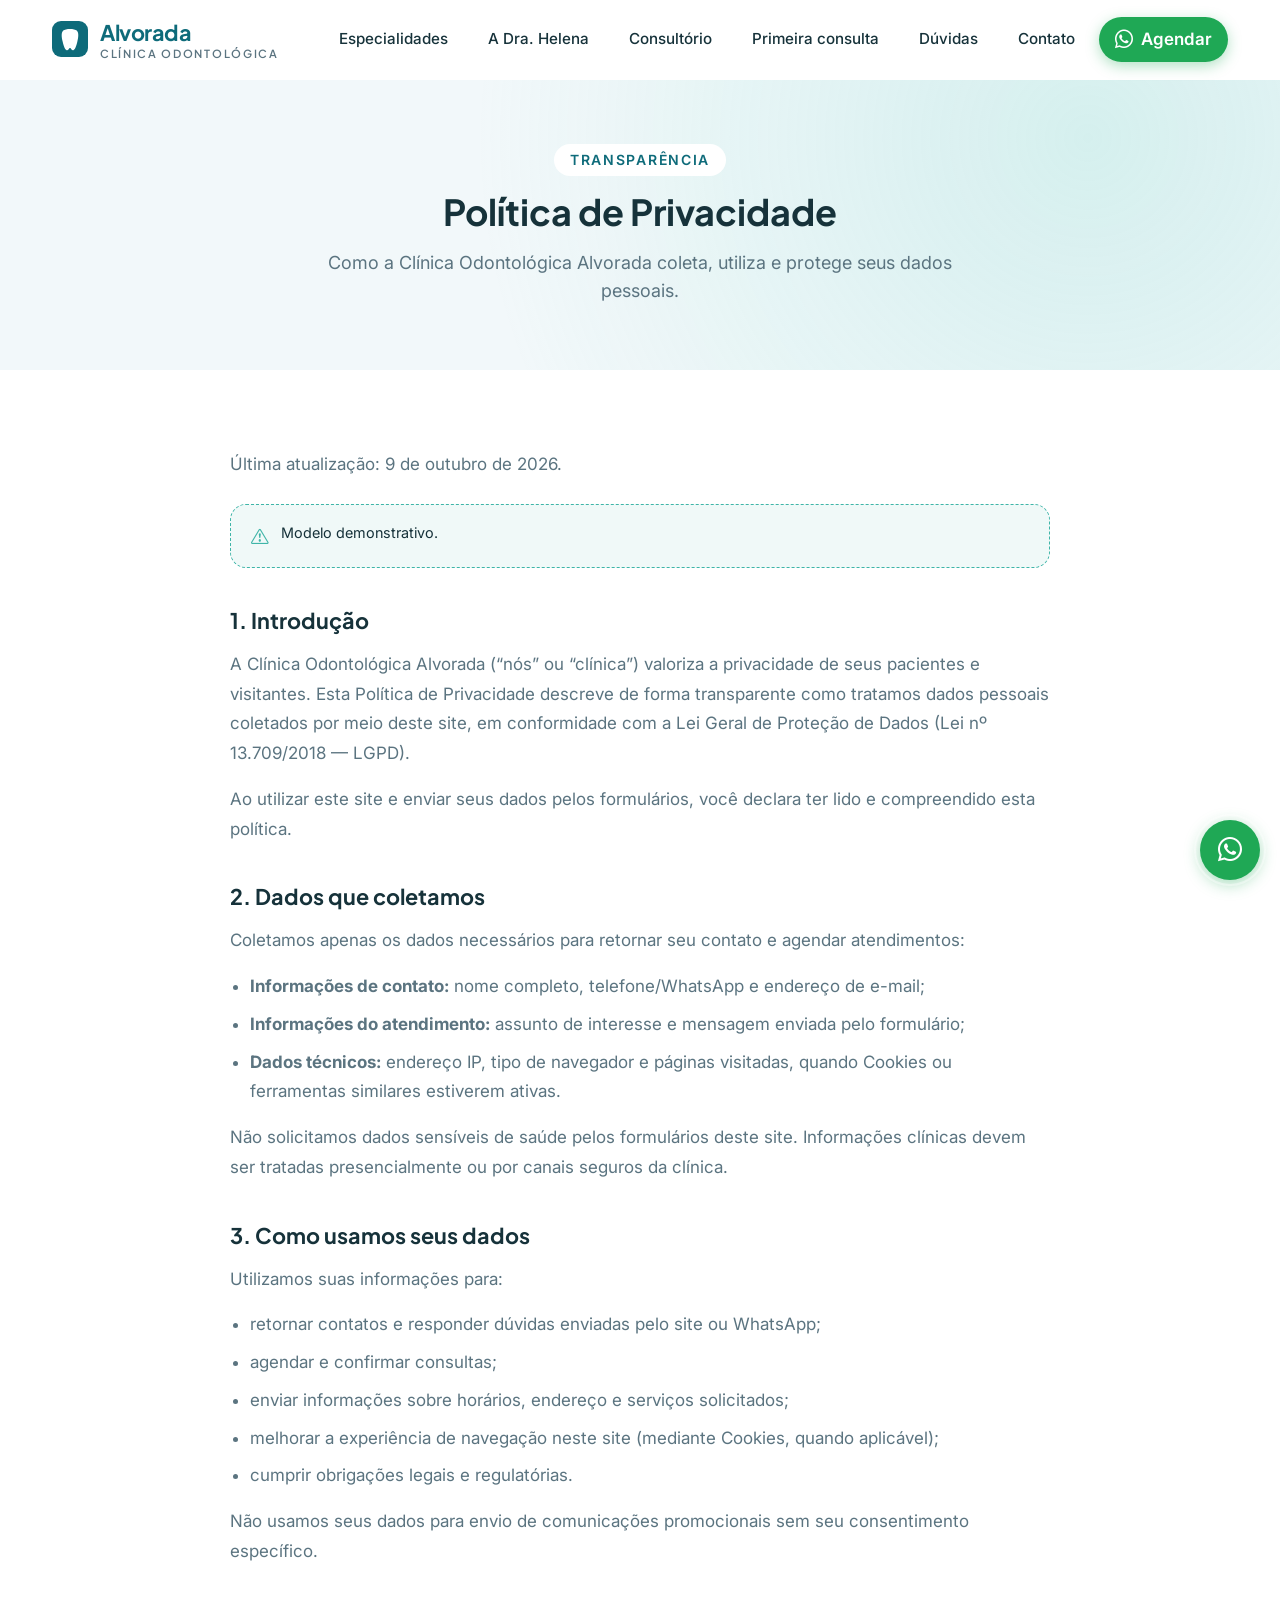
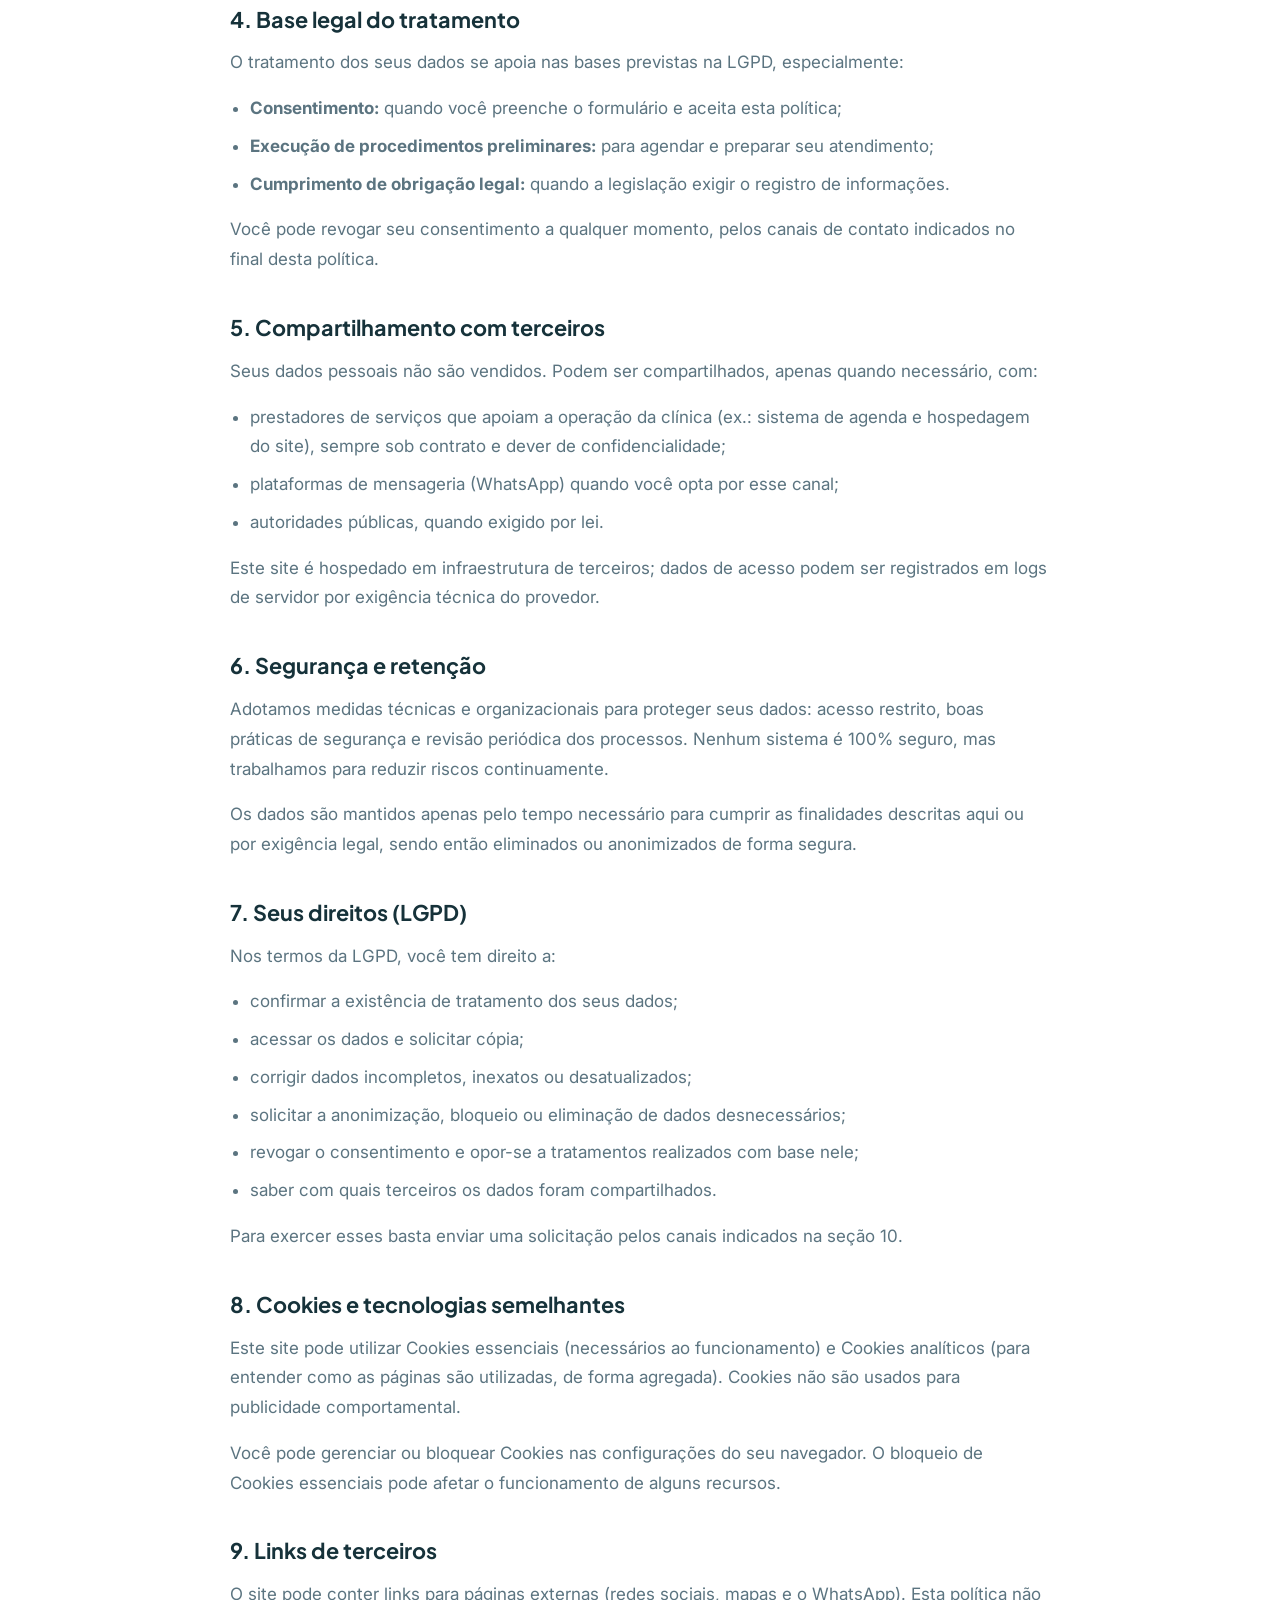
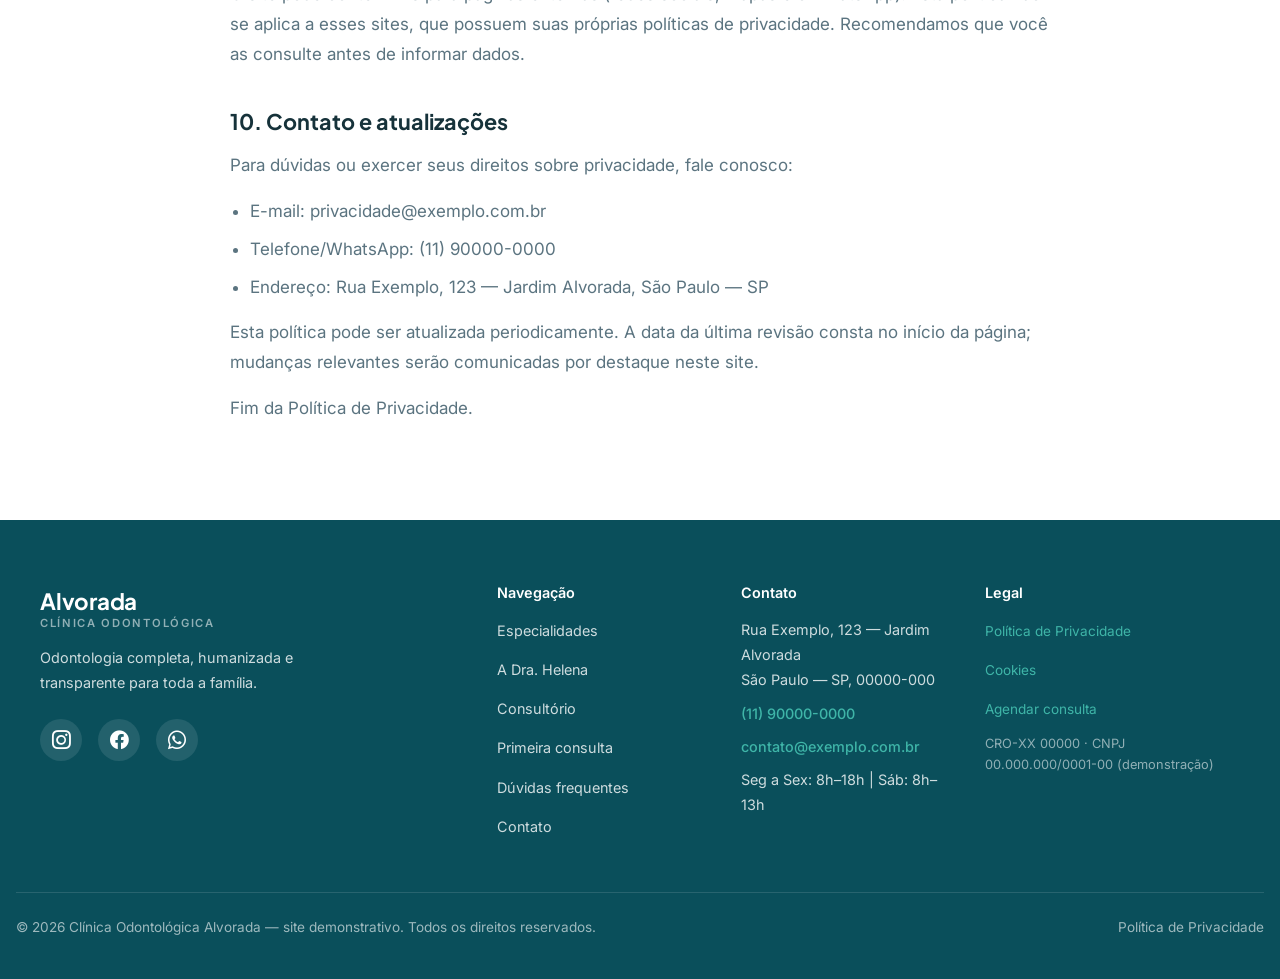
==== commit a704253f: "substituindo mensagens de ia por textos informativos" ====
--- a/privacidade.html
+++ b/privacidade.html
@@ -87,7 +87,7 @@
 
         <div class="demo-banner">
           <i class="bi bi-exclamation-triangle" aria-hidden="true"></i>
-          <span><strong>Modelo demonstrativo.</strong> Este texto foi criado apenas para ilustrar o site e deve ser revisado por um profissional de privacidade antes da publicação.</span>
+          <span>Modelo demonstrativo.</span>
         </div>
 
         <h2 id="introducao">1. Introdução</h2>
@@ -164,7 +164,7 @@
         </ul>
         <p>Esta política pode ser atualizada periodicamente. A data da última revisão consta no início da página; mudanças relevantes serão comunicadas por destaque neste site.</p>
 
-        <p class="legal-updated">Fim da Política de Privacidade — modelo demonstrativo, sujeito a revisão jurídica.</p>
+        <p class="legal-updated">Fim da Política de Privacidade.</p>
       </div>
     </section>
 
--- a/css/style.css
+++ b/css/style.css
@@ -2050,9 +2050,79 @@
     padding: var(--space-2) var(--space-3);
     font-size: 0.9rem;
   }
+
+  .header-cta {
+    display: none;
+  }
+}
+
+/* ---------- 34.1. RESPONSIVO PARA DISPOSITIVOS MÓVEIS ---------- */
+@media (max-width: 991.98px) {
+  .header .container {
+    justify-content: space-between;
+  }
+
+  .header-toggler {
+    display: flex;
+  }
+
+  .header-nav {
+    display: none;
+    position: absolute;
+    top: 100%;
+    left: 0;
+    right: 0;
+    flex-direction: column;
+    align-items: stretch;
+    gap: 0;
+    margin-left: 0;
+    padding: var(--space-3) var(--space-4) var(--space-5);
+    background: #fff;
+    border-bottom: 1px solid var(--color-border);
+    box-shadow: var(--shadow-md);
+    max-height: calc(100dvh - var(--header-height));
+    overflow-y: auto;
+  }
+
+  .header-nav.show {
+    display: flex;
+  }
+
+  .header-nav .header-nav-link {
+    display: flex;
+    align-items: center;
+    min-height: 48px;
+    padding: var(--space-3) var(--space-4);
+    font-size: 1rem;
+    border-radius: var(--radius-sm);
+  }
+
+  .header-nav .header-nav-link.active::after {
+    display: none;
+  }
+
+  .header-nav .header-cta {
+    display: inline-flex;
+    justify-content: center;
+    width: 100%;
+    min-height: 48px;
+    margin-top: var(--space-4);
+  }
 }
 
 @media (max-width: 768px) {
+  .header-toggler {
+    display: flex;
+  }
+
+  .differentials-grid {
+    grid-template-columns: repeat(2, 1fr);
+  }
+
+  .form-row {
+    grid-template-columns: 1fr;
+  }
+
   /* Painel do menu mobile */
   .header-nav {
     display: none;
@@ -2138,6 +2208,10 @@
 }
 
 @media (max-width: 480px) {
+  .differentials-grid {
+    grid-template-columns: 1fr;
+  }
+
   .trust-bar .section-wrapper {
     grid-template-columns: 1fr;
   }
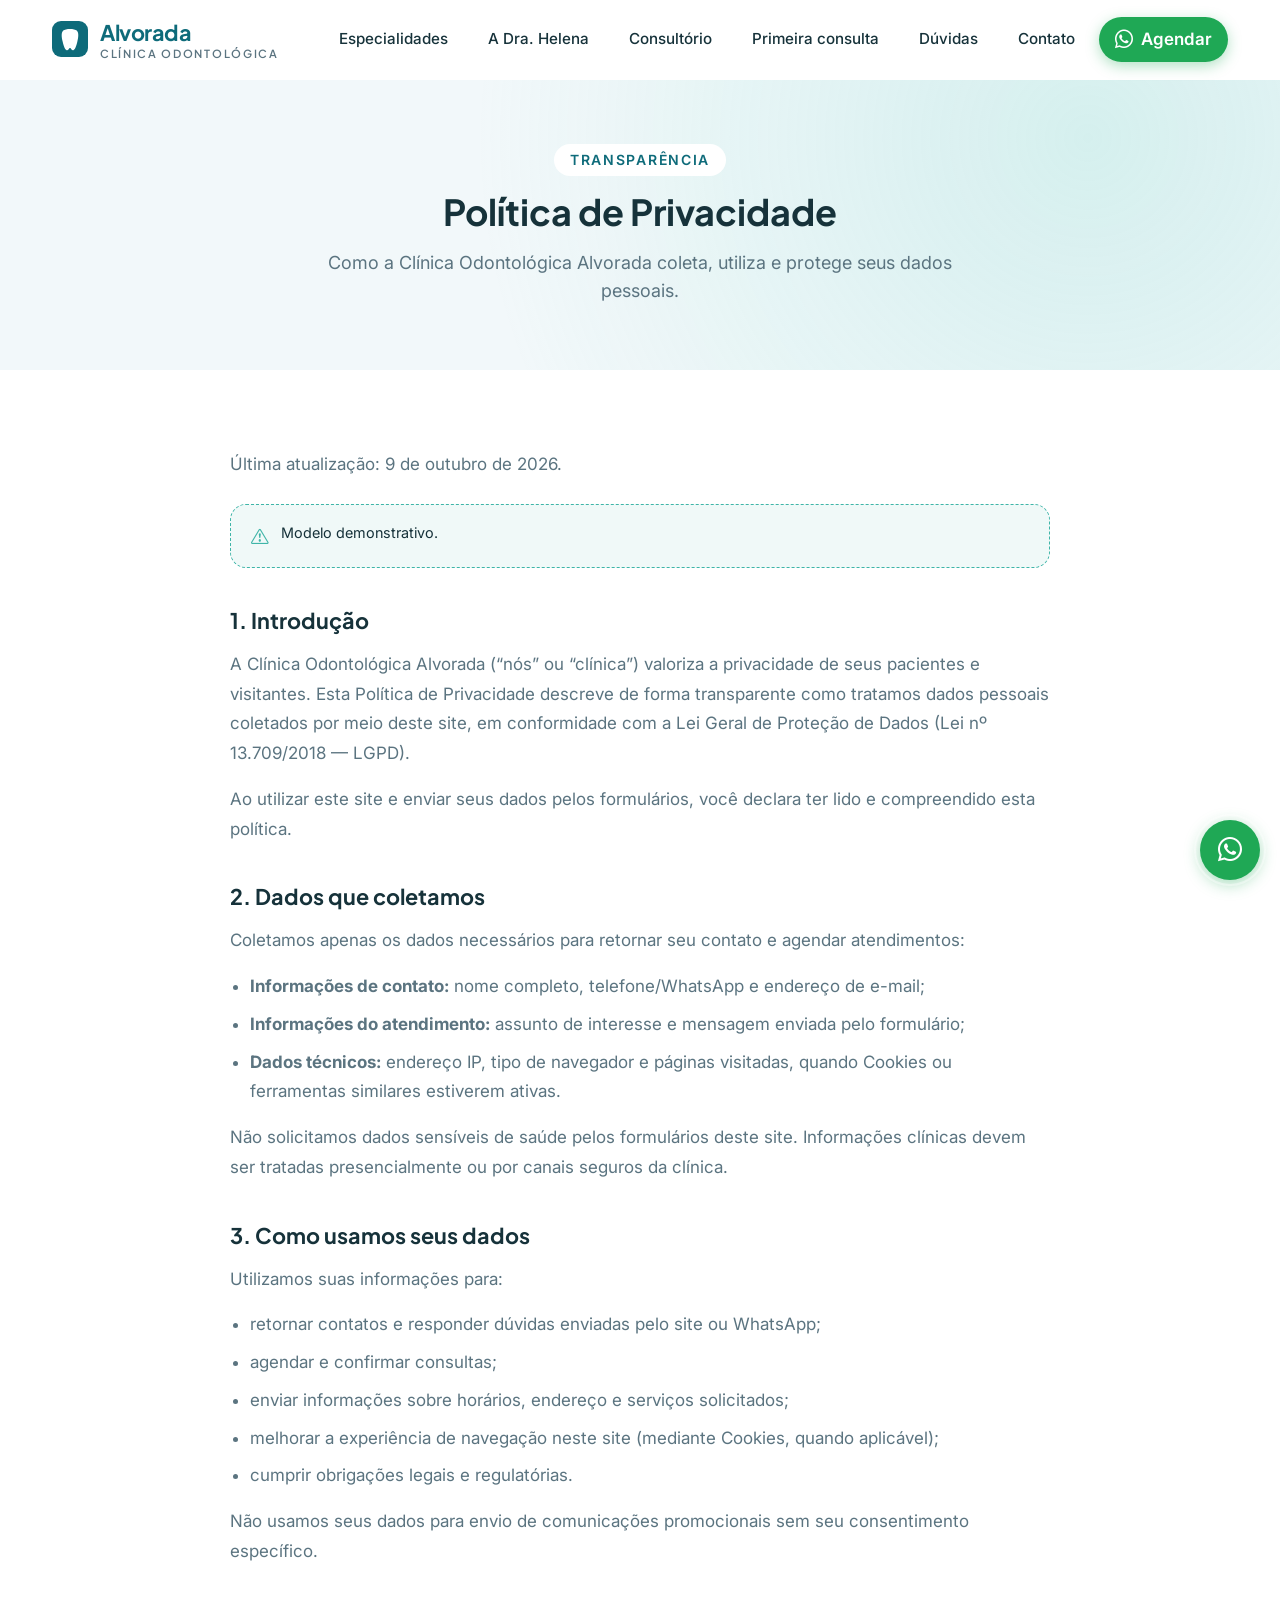
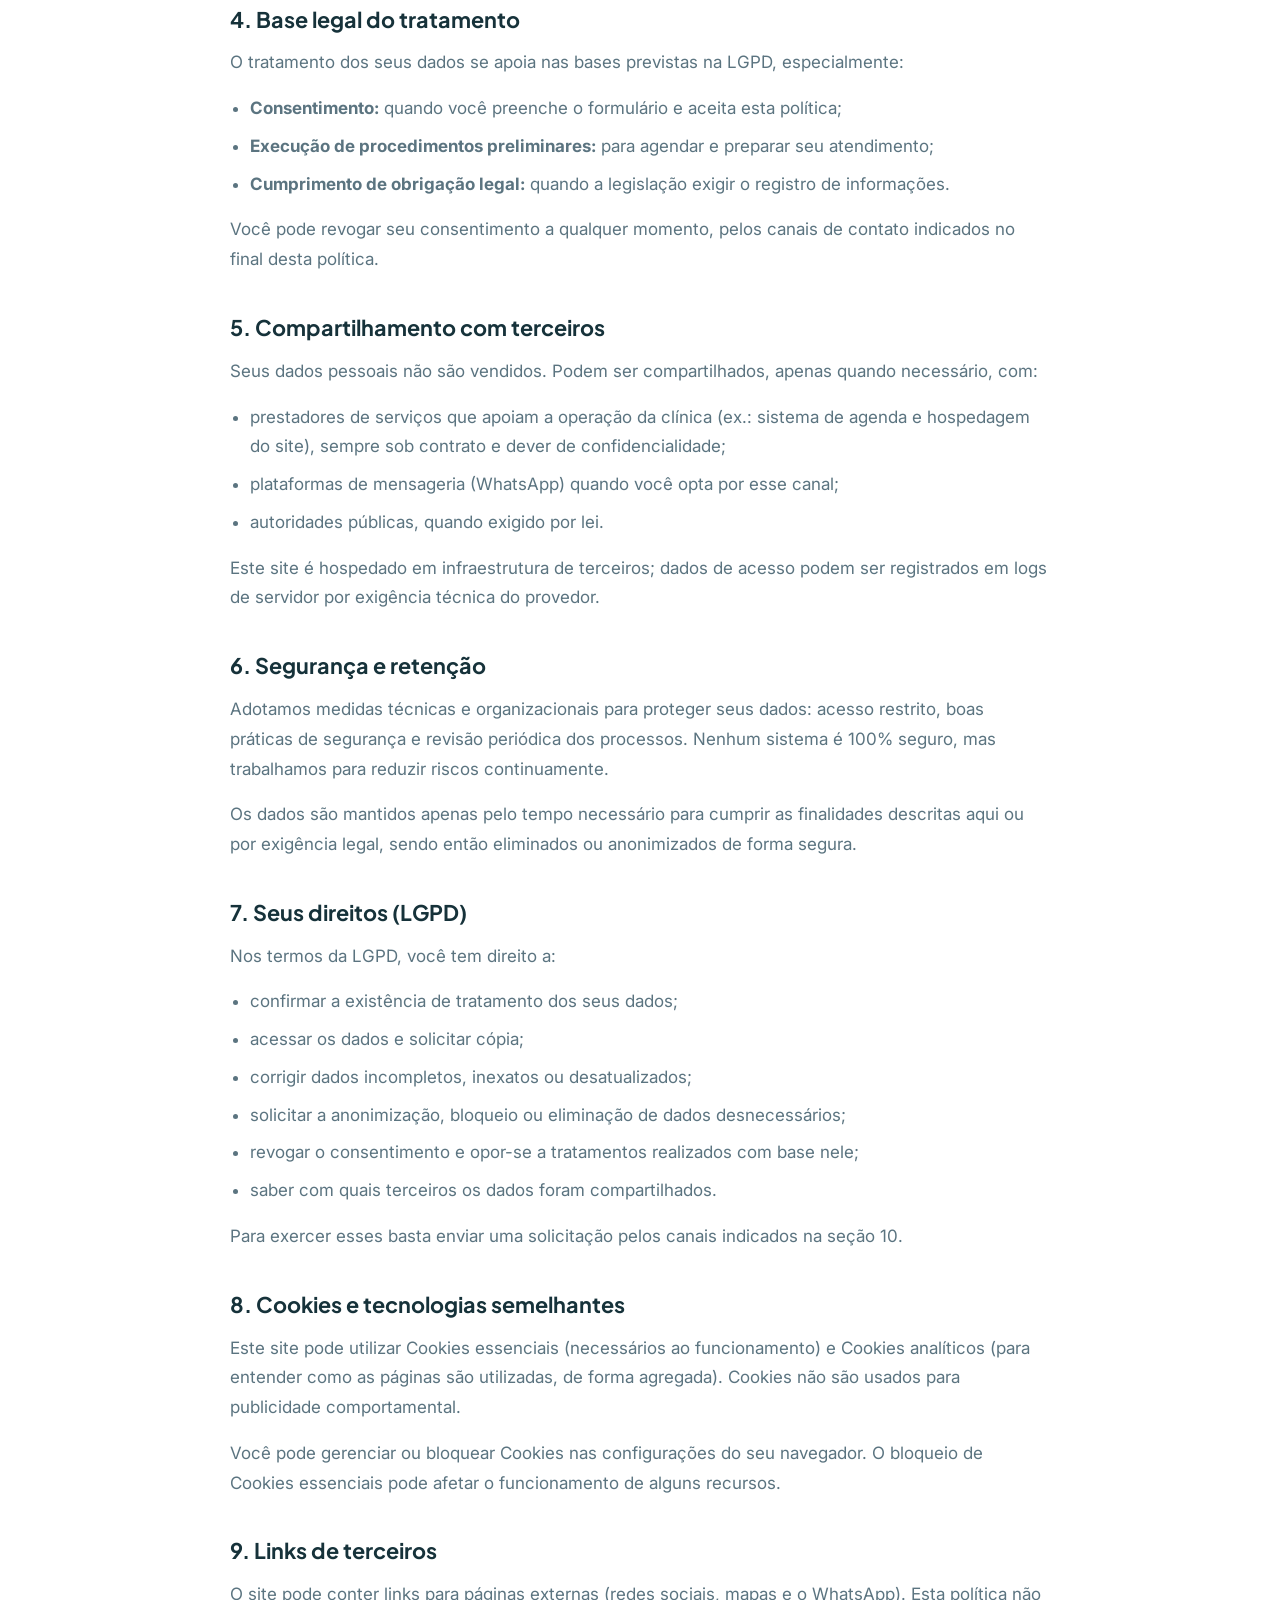
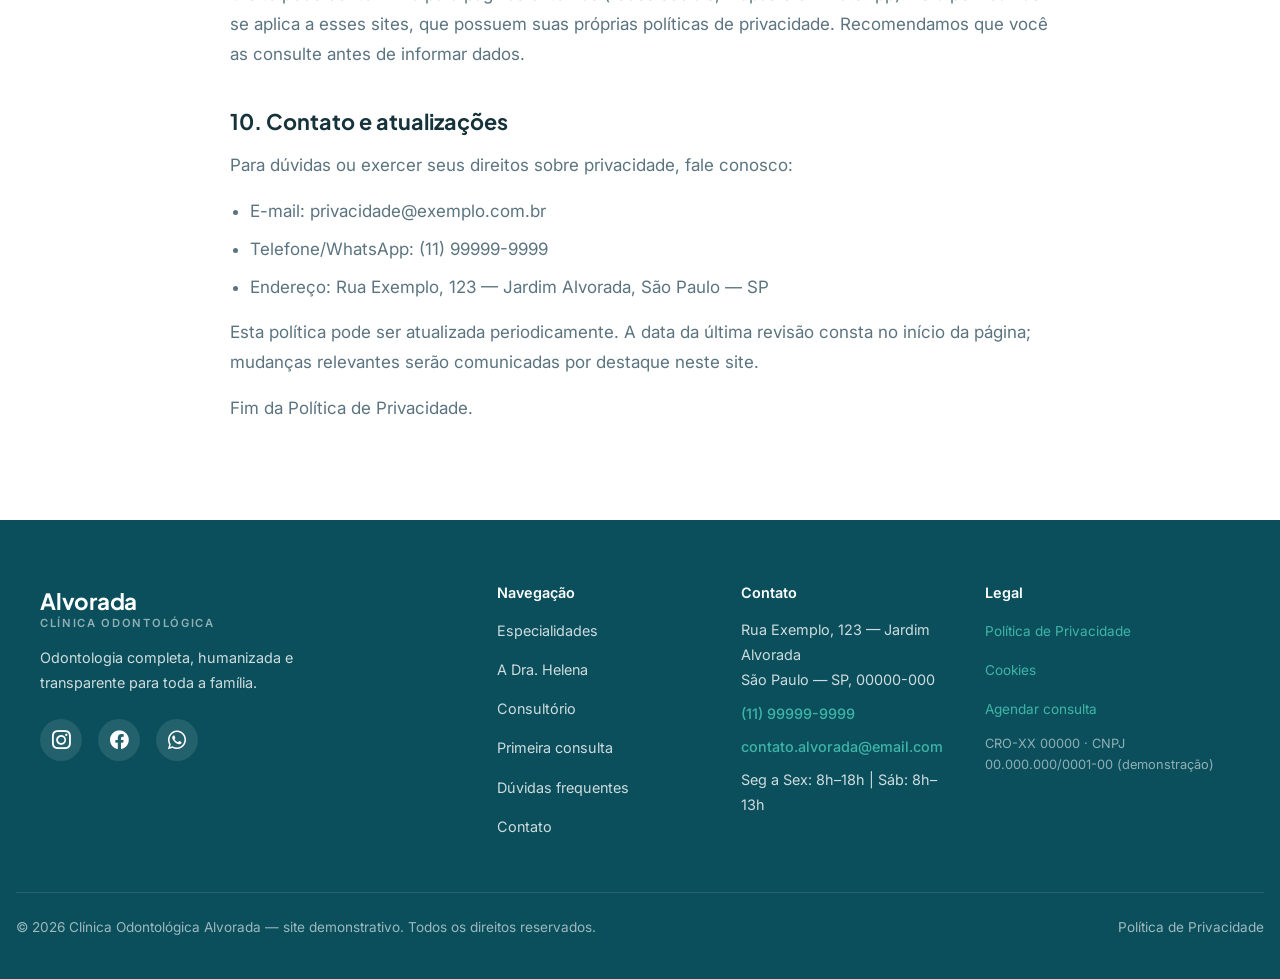
==== commit 45e2c481: "padronizacao de dados ficticios" ====
--- a/privacidade.html
+++ b/privacidade.html
@@ -1,4 +1,4 @@
-<!DOCTYPE html>
+﻿<!DOCTYPE html>
 <html lang="pt-BR">
 <head>
   <meta charset="UTF-8">
@@ -159,7 +159,7 @@
         <p>Para dúvidas ou exercer seus direitos sobre privacidade, fale conosco:</p>
         <ul>
           <li>E-mail: <a href="mailto:privacidade@exemplo.com.br">privacidade@exemplo.com.br</a></li>
-          <li>Telefone/WhatsApp: <a href="tel:+5511900000000">(11) 90000-0000</a></li>
+          <li>Telefone/WhatsApp: <a href="tel:+5511999999999">(11) 99999-9999</a></li>
           <li>Endereço: Rua Exemplo, 123 — Jardim Alvorada, São Paulo — SP</li>
         </ul>
         <p>Esta política pode ser atualizada periodicamente. A data da última revisão consta no início da página; mudanças relevantes serão comunicadas por destaque neste site.</p>
@@ -178,10 +178,10 @@
         <div class="logo-sub">Clínica Odontológica</div>
         <p>Odontologia completa, humanizada e transparente para toda a família.</p>
         <div class="footer-social">
-          <a href="https://www.instagram.com/exemplo" target="_blank" rel="noopener noreferrer" aria-label="Instagram da clínica (demonstração)">
+          <a href="https://www.instagram.com/" target="_blank" rel="noopener noreferrer" aria-label="Instagram da clínica (demonstração)">
             <i class="bi bi-instagram" aria-hidden="true"></i>
           </a>
-          <a href="https://www.facebook.com/exemplo" target="_blank" rel="noopener noreferrer" aria-label="Facebook da clínica (demonstração)">
+          <a href="https://www.facebook.com/" target="_blank" rel="noopener noreferrer" aria-label="Facebook da clínica (demonstração)">
             <i class="bi bi-facebook" aria-hidden="true"></i>
           </a>
           <a href="index.html#contato" data-whatsapp-message="Olá! Gostaria de agendar uma avaliação odontológica." aria-label="Falar com a clínica pelo WhatsApp">
@@ -205,8 +205,8 @@
       <div class="footer-contact">
         <h4>Contato</h4>
         <p>Rua Exemplo, 123 — Jardim Alvorada<br>São Paulo — SP, 00000-000</p>
-        <p><a href="tel:+5511900000000">(11) 90000-0000</a></p>
-        <p><a href="mailto:contato@exemplo.com.br">contato@exemplo.com.br</a></p>
+        <p><a href="tel:+5511999999999">(11) 99999-9999</a></p>
+        <p><a href="mailto:contato.alvorada@email.com">contato.alvorada@email.com</a></p>
         <p>Seg a Sex: 8h–18h | Sáb: 8h–13h</p>
       </div>
 
